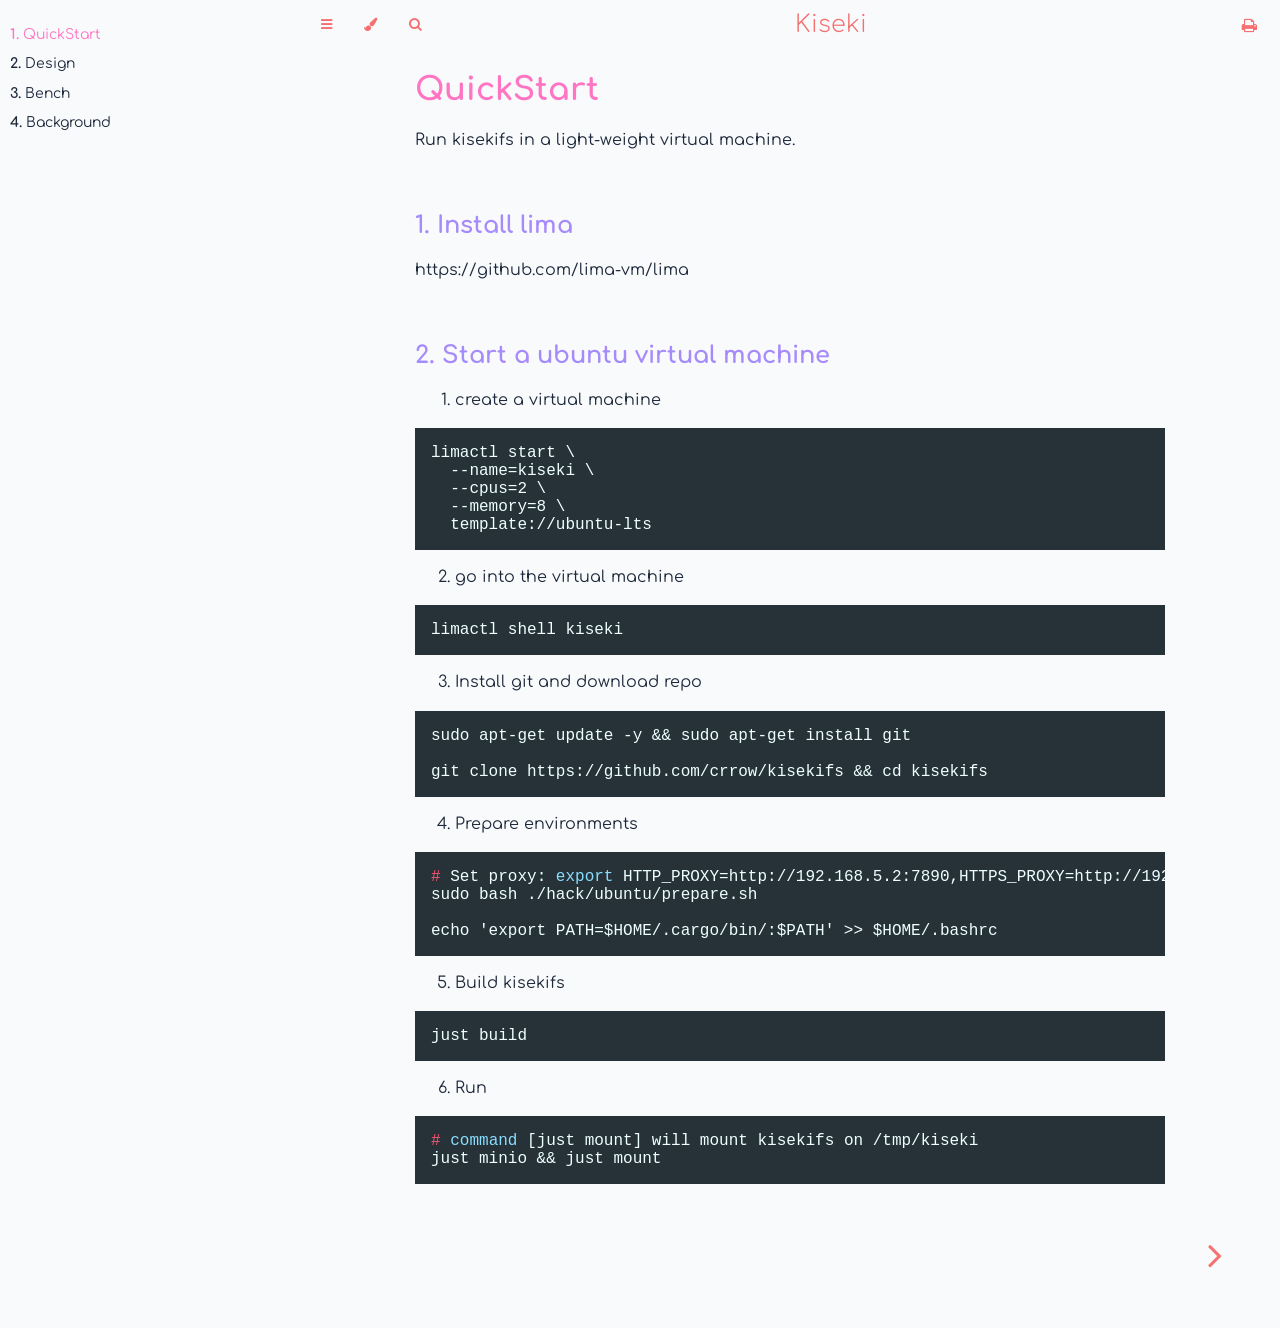
==== book/index.html @ 966c3b23 "Deploying to gh-pages from @ crrow/kisekifs@2bc8f9cba9ba1348c37176c36b14dfd8d3c9ea16 🚀" ====
<!DOCTYPE HTML>
<html lang="en" class="sidebar-visible no-js oranda-light">
    <head>
        <!-- Book generated using mdBook -->
        <meta charset="UTF-8">
        <title>QuickStart - Kiseki</title>


        <!-- Custom HTML head -->
        
        <meta name="description" content="">
        <meta name="viewport" content="width=device-width, initial-scale=1">
        <meta name="theme-color" content="#ffffff" />

        <link rel="icon" href="favicon.svg">
        <link rel="shortcut icon" href="favicon.png">
        <link rel="stylesheet" href="css/variables.css">
        <link rel="stylesheet" href="css/general.css">
        <link rel="stylesheet" href="css/chrome.css">
        <link rel="stylesheet" href="css/print.css" media="print">

        <!-- Fonts -->
        <link rel="stylesheet" href="FontAwesome/css/font-awesome.css">
        <link rel="stylesheet" href="fonts/fonts.css">

        <!-- Highlight.js Stylesheets -->
        <link rel="stylesheet" href="highlight.css">
        <link rel="stylesheet" href="tomorrow-night.css">
        <link rel="stylesheet" href="ayu-highlight.css">
        <link rel="stylesheet" href="oranda-highlight.css">

        <!-- Custom theme stylesheets -->

    </head>
    <body>
    <div id="body-container">
        <!-- Provide site root to javascript -->
        <script>
            var path_to_root = "";
            var default_theme = window.matchMedia("(prefers-color-scheme: dark)").matches ? "oranda-light" : "oranda-light";
        </script>

        <!-- Work around some values being stored in localStorage wrapped in quotes -->
        <script>
            try {
                var theme = localStorage.getItem('orandamdbook-theme');
                var sidebar = localStorage.getItem('mdbook-sidebar');

                if (theme.startsWith('"') && theme.endsWith('"')) {
                    localStorage.setItem('orandamdbook-theme', theme.slice(1, theme.length - 1));
                }

                if (sidebar.startsWith('"') && sidebar.endsWith('"')) {
                    localStorage.setItem('mdbook-sidebar', sidebar.slice(1, sidebar.length - 1));
                }
            } catch (e) { }
        </script>

        <!-- Set the theme before any content is loaded, prevents flash -->
        <script>
            var theme;
            try { theme = localStorage.getItem('orandamdbook-theme'); } catch(e) { }
            if (theme === null || theme === undefined) { theme = default_theme; }
            var html = document.querySelector('html');
            html.classList.remove('no-js')
            html.classList.remove('oranda-light')
            html.classList.add(theme);
            html.classList.add('js');
        </script>

        <!-- Hide / unhide sidebar before it is displayed -->
        <script>
            var html = document.querySelector('html');
            var sidebar = 'hidden';
            if (document.body.clientWidth >= 1080) {
                try { sidebar = localStorage.getItem('mdbook-sidebar'); } catch(e) { }
                sidebar = sidebar || 'visible';
            }
            html.classList.remove('sidebar-visible');
            html.classList.add("sidebar-" + sidebar);
        </script>

        <nav id="sidebar" class="sidebar" aria-label="Table of contents">
            <div class="sidebar-scrollbox">
                <ol class="chapter"><li class="chapter-item expanded "><a href="quick_start.html" class="active"><strong aria-hidden="true">1.</strong> QuickStart</a></li><li class="chapter-item expanded "><a href="design.html"><strong aria-hidden="true">2.</strong> Design</a></li><li class="chapter-item expanded "><a href="bench.html"><strong aria-hidden="true">3.</strong> Bench</a></li><li class="chapter-item expanded "><a href="background.html"><strong aria-hidden="true">4.</strong> Background</a></li></ol>
            </div>
            <div id="sidebar-resize-handle" class="sidebar-resize-handle"></div>
        </nav>

        <div id="page-wrapper" class="page-wrapper">

            <div class="page">
                                <div id="menu-bar-hover-placeholder"></div>
                <div id="menu-bar" class="menu-bar sticky bordered">
                    <div class="left-buttons">
                        <button id="sidebar-toggle" class="icon-button" type="button" title="Toggle Table of Contents" aria-label="Toggle Table of Contents" aria-controls="sidebar">
                            <i class="fa fa-bars"></i>
                        </button>
                        <button id="theme-toggle" class="icon-button" type="button" title="Change theme" aria-label="Change theme" aria-haspopup="true" aria-expanded="false" aria-controls="theme-list">
                            <i class="fa fa-paint-brush"></i>
                        </button>
                        <ul id="theme-list" class="theme-popup" aria-label="Themes" role="menu">
                            <li role="none"><button role="menuitem" class="theme" id="light">Light</button></li>
                            <li role="none"><button role="menuitem" class="theme" id="rust">Rust</button></li>
                            <li role="none"><button role="menuitem" class="theme" id="coal">Coal</button></li>
                            <li role="none"><button role="menuitem" class="theme" id="navy">Navy</button></li>
                            <li role="none"><button role="menuitem" class="theme" id="ayu">Ayu</button></li>
                            <li role="none"><button role="menuitem" class="theme" id="oranda-light">Axo Light</button></li>
                            <li role="none"><button role="menuitem" class="theme" id="oranda-dark">Axo Dark</button></li>

                        </ul>
                        <button id="search-toggle" class="icon-button" type="button" title="Search. (Shortkey: s)" aria-label="Toggle Searchbar" aria-expanded="false" aria-keyshortcuts="S" aria-controls="searchbar">
                            <i class="fa fa-search"></i>
                        </button>
                    </div>

                    <h1 class="menu-title">Kiseki</h1>

                    <div class="right-buttons">
                        <a href="print.html" title="Print this book" aria-label="Print this book">
                            <i id="print-button" class="fa fa-print"></i>
                        </a>

                    </div>
                </div>

                <div id="search-wrapper" class="hidden">
                    <form id="searchbar-outer" class="searchbar-outer">
                        <input type="search" id="searchbar" name="searchbar" placeholder="Search this book ..." aria-controls="searchresults-outer" aria-describedby="searchresults-header">
                    </form>
                    <div id="searchresults-outer" class="searchresults-outer hidden">
                        <div id="searchresults-header" class="searchresults-header"></div>
                        <ul id="searchresults">
                        </ul>
                    </div>
                </div>

                <!-- Apply ARIA attributes after the sidebar and the sidebar toggle button are added to the DOM -->
                <script>
                    document.getElementById('sidebar-toggle').setAttribute('aria-expanded', sidebar === 'visible');
                    document.getElementById('sidebar').setAttribute('aria-hidden', sidebar !== 'visible');
                    Array.from(document.querySelectorAll('#sidebar a')).forEach(function(link) {
                        link.setAttribute('tabIndex', sidebar === 'visible' ? 0 : -1);
                    });
                </script>

                <div id="content" class="content">
                    <main>
                        <h1 id="quickstart"><a class="header" href="#quickstart">QuickStart</a></h1>
<p>Run kisekifs in a light-weight virtual machine.</p>
<h2 id="1-install-lima"><a class="header" href="#1-install-lima">1. Install lima</a></h2>
<p>https://github.com/lima-vm/lima</p>
<h2 id="2-start-a-ubuntu-virtual-machine"><a class="header" href="#2-start-a-ubuntu-virtual-machine">2. Start a ubuntu virtual machine</a></h2>
<ol>
<li>create a virtual machine</li>
</ol>
<pre><code class="language-shell">limactl start \
  --name=kiseki \
  --cpus=2 \
  --memory=8 \
  template://ubuntu-lts
</code></pre>
<ol start="2">
<li>go into the virtual machine</li>
</ol>
<pre><code class="language-shell">limactl shell kiseki
</code></pre>
<ol start="3">
<li>Install git and download repo</li>
</ol>
<pre><code class="language-shell">sudo apt-get update -y &amp;&amp; sudo apt-get install git

git clone https://github.com/crrow/kisekifs &amp;&amp; cd kisekifs
</code></pre>
<ol start="4">
<li>Prepare environments</li>
</ol>
<pre><code class="language-shell"># Set proxy: export HTTP_PROXY=http://192.168.5.2:7890,HTTPS_PROXY=http://192.168.5.2:7890
sudo bash ./hack/ubuntu/prepare.sh

echo 'export PATH=$HOME/.cargo/bin/:$PATH' &gt;&gt; $HOME/.bashrc
</code></pre>
<ol start="5">
<li>Build kisekifs</li>
</ol>
<pre><code class="language-shell">just build
</code></pre>
<ol start="6">
<li>Run </li>
</ol>
<pre><code class="language-shell"># command [just mount] will mount kisekifs on /tmp/kiseki
just minio &amp;&amp; just mount
</code></pre>

                    </main>

                    <nav class="nav-wrapper" aria-label="Page navigation">
                        <!-- Mobile navigation buttons -->

                            <a rel="next" href="design.html" class="mobile-nav-chapters next" title="Next chapter" aria-label="Next chapter" aria-keyshortcuts="Right">
                                <i class="fa fa-angle-right"></i>
                            </a>

                        <div style="clear: both"></div>
                    </nav>
                </div>
            </div>

            <nav class="nav-wide-wrapper" aria-label="Page navigation">

                    <a rel="next" href="design.html" class="nav-chapters next" title="Next chapter" aria-label="Next chapter" aria-keyshortcuts="Right">
                        <i class="fa fa-angle-right"></i>
                    </a>
            </nav>

        </div>




        <script>
            window.playground_copyable = true;
        </script>


        <script src="elasticlunr.min.js"></script>
        <script src="mark.min.js"></script>
        <script src="searcher.js"></script>

        <script src="clipboard.min.js"></script>
        <script src="highlight.js"></script>
        <script src="book.js"></script>

        <!-- Custom JS scripts -->


    </div>
    </body>
</html>
---- book/css/variables.css ----
/* Globals */

:root {
    --sidebar-width: 300px;
    --page-padding: 15px;
    --content-max-width: 750px;
    --menu-bar-height: 50px;
    
    --mono-font: "Source Code Pro", Consolas, "Ubuntu Mono", Menlo, "DejaVu Sans Mono", monospace, monospace;
    --code-font-size: 0.875em /* please adjust the ace font size accordingly in editor.js */

    /* axomdbook mods to add some more knobs to themes */
    --title-fg: var(--fg);
    --subtitle-fg: var(--title-fg);
    --main-font: "Open Sans", sans-serif;
}

/* Themes */

.ayu {
    --bg: hsl(210, 25%, 8%);
    --fg: #c5c5c5;

    --sidebar-bg: #14191f;
    --sidebar-fg: #c8c9db;
    --sidebar-non-existant: #5c6773;
    --sidebar-active: #ffb454;
    --sidebar-spacer: #2d334f;

    --scrollbar: var(--sidebar-fg);

    --icons: #737480;
    --icons-hover: #b7b9cc;

    --links: #0096cf;

    --inline-code-color: #ffb454;

    --theme-popup-bg: #14191f;
    --theme-popup-border: #5c6773;
    --theme-hover: #191f26;

    --quote-bg: hsl(226, 15%, 17%);
    --quote-border: hsl(226, 15%, 22%);

    --table-border-color: hsl(210, 25%, 13%);
    --table-header-bg: hsl(210, 25%, 28%);
    --table-alternate-bg: hsl(210, 25%, 11%);

    --searchbar-border-color: #848484;
    --searchbar-bg: #424242;
    --searchbar-fg: #fff;
    --searchbar-shadow-color: #d4c89f;
    --searchresults-header-fg: #666;
    --searchresults-border-color: #888;
    --searchresults-li-bg: #252932;
    --search-mark-bg: #e3b171;
}

.coal {
    --bg: hsl(200, 7%, 8%);
    --fg: #98a3ad;

    --sidebar-bg: #292c2f;
    --sidebar-fg: #a1adb8;
    --sidebar-non-existant: #505254;
    --sidebar-active: #3473ad;
    --sidebar-spacer: #393939;

    --scrollbar: var(--sidebar-fg);

    --icons: #43484d;
    --icons-hover: #b3c0cc;

    --links: #2b79a2;

    --inline-code-color: #c5c8c6;

    --theme-popup-bg: #141617;
    --theme-popup-border: #43484d;
    --theme-hover: #1f2124;

    --quote-bg: hsl(234, 21%, 18%);
    --quote-border: hsl(234, 21%, 23%);

    --table-border-color: hsl(200, 7%, 13%);
    --table-header-bg: hsl(200, 7%, 28%);
    --table-alternate-bg: hsl(200, 7%, 11%);

    --searchbar-border-color: #aaa;
    --searchbar-bg: #b7b7b7;
    --searchbar-fg: #000;
    --searchbar-shadow-color: #aaa;
    --searchresults-header-fg: #666;
    --searchresults-border-color: #98a3ad;
    --searchresults-li-bg: #2b2b2f;
    --search-mark-bg: #355c7d;
}

.light {
    --bg: hsl(0, 0%, 100%);
    --fg: hsl(0, 0%, 0%);

    --sidebar-bg: #fafafa;
    --sidebar-fg: hsl(0, 0%, 0%);
    --sidebar-non-existant: #aaaaaa;
    --sidebar-active: #1f1fff;
    --sidebar-spacer: #f4f4f4;

    --scrollbar: #8F8F8F;

    --icons: #747474;
    --icons-hover: #000000;

    --links: #20609f;

    --inline-code-color: #301900;

    --theme-popup-bg: #fafafa;
    --theme-popup-border: #cccccc;
    --theme-hover: #e6e6e6;

    --quote-bg: hsl(197, 37%, 96%);
    --quote-border: hsl(197, 37%, 91%);

    --table-border-color: hsl(0, 0%, 95%);
    --table-header-bg: hsl(0, 0%, 80%);
    --table-alternate-bg: hsl(0, 0%, 97%);

    --searchbar-border-color: #aaa;
    --searchbar-bg: #fafafa;
    --searchbar-fg: #000;
    --searchbar-shadow-color: #aaa;
    --searchresults-header-fg: #666;
    --searchresults-border-color: #888;
    --searchresults-li-bg: #e4f2fe;
    --search-mark-bg: #a2cff5;
}

.navy {
    --bg: hsl(226, 23%, 11%);
    --fg: #bcbdd0;

    --sidebar-bg: #282d3f;
    --sidebar-fg: #c8c9db;
    --sidebar-non-existant: #505274;
    --sidebar-active: #2b79a2;
    --sidebar-spacer: #2d334f;

    --scrollbar: var(--sidebar-fg);

    --icons: #737480;
    --icons-hover: #b7b9cc;

    --links: #2b79a2;

    --inline-code-color: #c5c8c6;

    --theme-popup-bg: #161923;
    --theme-popup-border: #737480;
    --theme-hover: #282e40;

    --quote-bg: hsl(226, 15%, 17%);
    --quote-border: hsl(226, 15%, 22%);

    --table-border-color: hsl(226, 23%, 16%);
    --table-header-bg: hsl(226, 23%, 31%);
    --table-alternate-bg: hsl(226, 23%, 14%);

    --searchbar-border-color: #aaa;
    --searchbar-bg: #aeaec6;
    --searchbar-fg: #000;
    --searchbar-shadow-color: #aaa;
    --searchresults-header-fg: #5f5f71;
    --searchresults-border-color: #5c5c68;
    --searchresults-li-bg: #242430;
    --search-mark-bg: #a2cff5;
}

.rust {
    --bg: hsl(60, 9%, 87%);
    --fg: #262625;

    --sidebar-bg: #3b2e2a;
    --sidebar-fg: #c8c9db;
    --sidebar-non-existant: #505254;
    --sidebar-active: #e69f67;
    --sidebar-spacer: #45373a;

    --scrollbar: var(--sidebar-fg);

    --icons: #737480;
    --icons-hover: #262625;

    --links: #2b79a2;

    --inline-code-color: #6e6b5e;

    --theme-popup-bg: #e1e1db;
    --theme-popup-border: #b38f6b;
    --theme-hover: #99908a;

    --quote-bg: hsl(60, 5%, 75%);
    --quote-border: hsl(60, 5%, 70%);

    --table-border-color: hsl(60, 9%, 82%);
    --table-header-bg: #b3a497;
    --table-alternate-bg: hsl(60, 9%, 84%);

    --searchbar-border-color: #aaa;
    --searchbar-bg: #fafafa;
    --searchbar-fg: #000;
    --searchbar-shadow-color: #aaa;
    --searchresults-header-fg: #666;
    --searchresults-border-color: #888;
    --searchresults-li-bg: #dec2a2;
    --search-mark-bg: #e69f67;
}

@media (prefers-color-scheme: dark) {
    .light.no-js {
        --bg: hsl(200, 7%, 8%);
        --fg: #98a3ad;

        --sidebar-bg: #292c2f;
        --sidebar-fg: #a1adb8;
        --sidebar-non-existant: #505254;
        --sidebar-active: #3473ad;
        --sidebar-spacer: #393939;

        --scrollbar: var(--sidebar-fg);

        --icons: #43484d;
        --icons-hover: #b3c0cc;

        --links: #2b79a2;

        --inline-code-color: #c5c8c6;

        --theme-popup-bg: #141617;
        --theme-popup-border: #43484d;
        --theme-hover: #1f2124;

        --quote-bg: hsl(234, 21%, 18%);
        --quote-border: hsl(234, 21%, 23%);

        --table-border-color: hsl(200, 7%, 13%);
        --table-header-bg: hsl(200, 7%, 28%);
        --table-alternate-bg: hsl(200, 7%, 11%);

        --searchbar-border-color: #aaa;
        --searchbar-bg: #b7b7b7;
        --searchbar-fg: #000;
        --searchbar-shadow-color: #aaa;
        --searchresults-header-fg: #666;
        --searchresults-border-color: #98a3ad;
        --searchresults-li-bg: #2b2b2f;
        --search-mark-bg: #355c7d;
    }
}

/* oranda theme gets injected here */
.oranda-dark {
    /*
      This part is just defining constants that are consistent
      between both axo themes, which fringe/oranda-css should probably
      be injecting into this file. For now, they're hardcoded.
    */
    --color-axo-pink: hsla(326, 100%, 73%, 1);
    --color-axo-pink-dark: hsla(326, 52%, 58%, 1);
    --color-axo-orange: hsla(0, 87%, 70%, 1);
    --color-axo-orange-dark: hsla(356, 75%, 64%, 1);
    --color-axo-highlighter: hsla(51, 100%, 50%, 1);
    --color-axo-black: hsla(0, 0%, 5%, 1);
    /* i think this is defined by fringe, but it didn't have a name so i made this one */
    --color-axo-purple: rgb(167 139 250);
    /* fringe builtins */
    --color-slate-50: #f8fafc;
    --color-slate-300: #cbd5e1;
    --color-slate-700: #334155;
    --color-slate-800: #1e293b;
    /* another maybe-fringe-no-good-name */
    --color-wellish: rgb(17 24 39);
    /* this one is totally made up, idk */
    --color-wellish-light: rgb(50, 71, 116);

    /*
      Here we select which colors/fonts to use for this specific theme.
      This first block calls a lot of the shots, most other definitions just
      defer to these values.
    */
    --bg: var(--color-axo-black);
    --fg: var(--color-slate-300);
    --well-bg: var(--color-wellish);
    --well-bg-highlight: var(--color-wellish-light);
    --title-fg: var(--color-axo-pink);
    --subtitle-fg: var(--color-axo-purple);
    --border-color: var(--color-slate-700);
    --main-font: Comfortaa, Comfortaa override, ui-sans-serif, system-ui, -apple-system, BlinkMacSystemFont, Segoe UI, Roboto, Helvetica Neue, Arial, Noto Sans, sans-serif, Apple Color Emoji, Segoe UI Emoji, Segoe UI Symbol, Noto Color Emoji;
    --mono-font: ui-monospace, SFMono-Regular, Menlo, Monaco, Consolas, Liberation Mono, Courier New, monospace;

    --sidebar-bg: var(--bg);
    --sidebar-fg: var(--fg);
    --sidebar-non-existant: var(--bg);
    --sidebar-active: var(--color-axo-pink);
    --sidebar-spacer: var(--border-color);

    --scrollbar: default;

    --icons: var(--color-axo-orange);
    --icons-hover: var(--color-axo-pink);

    --links: var(--color-axo-orange);
    --links-hover: var(--color-axo-pink);

    --inline-code-color: var(--color-axo-purple);

    --theme-popup-bg: var(--well-bg);
    --theme-popup-border: var(--border-color);
    --theme-hover: var(--well-bg-highlight);

    --quote-bg: var(--bg);
    --quote-border: var(--border-color);

    --table-border-color: var(--border-color);
    --table-header-bg: var(--well-bg-highlight);
    --table-alternate-bg: var(--well-bg);

    --searchbar-border-color: var(--border-color);
    --searchbar-bg: var(--well-bg);
    --searchbar-fg: var(--fg);
    --searchbar-shadow-color: var(--border-color);
    --searchresults-header-fg: var(--title-fg);
    --searchresults-border-color: var(--border-color);
    --searchresults-li-bg: var(--well-bg);
    --search-mark-bg: var(--color-axo-highlighter);
}

.oranda-light {
    /*
      This part is just defining constants that are consistent
      between both axo themes, which fringe/oranda-css should probably
      be injecting into this file. For now, they're hardcoded.
    */
    --color-axo-pink: hsla(326, 100%, 73%, 1);
    --color-axo-pink-dark: hsla(326, 52%, 58%, 1);
    --color-axo-orange: hsla(0, 87%, 70%, 1);
    --color-axo-orange-dark: hsla(356, 75%, 64%, 1);
    --color-axo-highlighter: hsla(51, 100%, 50%, 1);
    --color-axo-black: hsla(0, 0%, 5%, 1);
    /* i think this is defined by fringe, but it didn't have a name so i made this one */
    --color-axo-purple: rgb(167 139 250);
    /* fringe builtins */
    --color-slate-50: #f8fafc;
    --color-slate-300: #cbd5e1;
    --color-slate-500: #64748b;
    --color-slate-700: #334155;
    --color-slate-800: #1e293b;
    /* another maybe-fringe-no-good-name */
    --color-wellish: rgb(17 24 39);
    /* this one is totally made up, idk */
    --color-wellish-light: rgb(50, 71, 116);

    /*
      Here we select which colors/fonts to use for this specific theme.
      This first block calls a lot of the shots, most other definitions just
      defer to these values.
    */
    --bg: var(--color-slate-50);
    --fg: var(--color-slate-800);
    --well-bg: var(--color-slate-300);
    --well-bg-highlight: var(--color-slate-500);
    --title-fg: var(--color-axo-pink);
    --subtitle-fg: var(--color-axo-purple);
    --border-color: var(--color-slate-700);
    --main-font: Comfortaa, Comfortaa override, ui-sans-serif, system-ui, -apple-system, BlinkMacSystemFont, Segoe UI, Roboto, Helvetica Neue, Arial, Noto Sans, sans-serif, Apple Color Emoji, Segoe UI Emoji, Segoe UI Symbol, Noto Color Emoji;
    --mono-font: ui-monospace, SFMono-Regular, Menlo, Monaco, Consolas, Liberation Mono, Courier New, monospace;

    --sidebar-bg: var(--bg);
    --sidebar-fg: var(--fg);
    --sidebar-non-existant: var(--bg);
    --sidebar-active: var(--color-axo-pink);
    --sidebar-spacer: var(--border-color);

    --scrollbar: default;

    --icons: var(--color-axo-orange);
    --icons-hover: var(--color-axo-pink);

    --links: var(--color-axo-orange);
    --links-hover: var(--color-axo-pink);

    --inline-code-color: var(--color-axo-purple);

    --theme-popup-bg: var(--well-bg);
    --theme-popup-border: var(--border-color);
    --theme-hover: var(--well-bg-highlight);

    --quote-bg: var(--bg);
    --quote-border: var(--border-color);

    --table-border-color: var(--border-color);
    --table-header-bg: var(--well-bg-highlight);
    --table-alternate-bg: var(--well-bg);

    --searchbar-border-color: var(--border-color);
    --searchbar-bg: var(--well-bg);
    --searchbar-fg: var(--fg);
    --searchbar-shadow-color: var(--border-color);
    --searchresults-header-fg: var(--title-fg);
    --searchresults-border-color: var(--border-color);
    --searchresults-li-bg: var(--well-bg);
    --search-mark-bg: var(--color-axo-highlighter);
}
---- book/css/general.css ----
/* Base styles and content styles */

@import "variables.css";

:root {
  /* Browser default font-size is 16px, this way 1 rem = 10px */
  font-size: 62.5%;
}

html {
  font-family: var(--main-font);
  color: var(--fg);
  background-color: var(--bg);
  text-size-adjust: none;
  -webkit-text-size-adjust: none;
}

body {
  margin: 0;
  font-size: 1.6rem;
  overflow-x: hidden;
}

code {
  font-family: var(--mono-font) !important;
  font-size: var(--code-font-size);
}

/* make long words/inline code not x overflow */
main {
  overflow-wrap: break-word;
}

/* make wide tables scroll if they overflow */
.table-wrapper {
  overflow-x: auto;
}

/* Don't change font size in headers. */
h1 code,
h2 code,
h3 code,
h4 code,
h5 code,
h6 code {
  font-size: unset;
}

.left {
  float: left;
}
.right {
  float: right;
}
.boring {
  opacity: 0.6;
}
.hide-boring .boring {
  display: none;
}
.hidden {
  display: none !important;
}

h2,
h3 {
  margin-top: 2.5em;
}
h4,
h5 {
  margin-top: 2em;
}

.header + .header h3,
.header + .header h4,
.header + .header h5 {
  margin-top: 1em;
}

h1:target::before,
h2:target::before,
h3:target::before,
h4:target::before,
h5:target::before,
h6:target::before {
  display: inline-block;
  content: "»";
  margin-left: -30px;
  width: 30px;
}

/* This is broken on Safari as of version 14, but is fixed
   in Safari Technology Preview 117 which I think will be Safari 14.2.
   https://bugs.webkit.org/show_bug.cgi?id=218076
*/
:target {
  scroll-margin-top: calc(var(--menu-bar-height) + 0.5em);
}

.page {
  outline: 0;
  padding: 0 var(--page-padding);
  margin-top: calc(
    0px - var(--menu-bar-height)
  ); /* Compensate for the #menu-bar-hover-placeholder */
}
.page-wrapper {
  box-sizing: border-box;
}
.js:not(.sidebar-resizing) .page-wrapper {
  transition: margin-left 0.3s ease, transform 0.3s ease; /* Animation: slide away */
}

.content {
  overflow-y: auto;
  min-height: 70vh;
  padding: 0 5px 50px 5px;
}
.content main {
  margin-left: auto;
  margin-right: auto;
  max-width: var(--content-max-width);
}
.content p {
  line-height: 1.45em;
}
.content ol {
  line-height: 1.45em;
}
.content ul {
  line-height: 1.45em;
}
.content a {
  text-decoration: none;
}
.content a:hover {
  text-decoration: underline;
}
.content img,
.content video {
  max-width: 100%;
}
.content h1 .header:link,
.content h1 .header:visited {
  color: var(--title-fg);
}
h2,
h3,
h4,
h5,
h6,
.content .header:link,
.content .header:visited {
  color: var(--subtitle-fg);
}

.content .header:link,
.content .header:visited:hover {
  text-decoration: none;
}

table {
  margin: 0 auto;
  border-collapse: collapse;
}
table td {
  padding: 3px 20px;
  border: 1px var(--table-border-color) solid;
}
table thead {
  background: var(--table-header-bg);
}
table thead td {
  font-weight: 700;
  border: none;
}
table thead th {
  padding: 3px 20px;
}
table thead tr {
  border: 1px var(--table-header-bg) solid;
}
/* Alternate background colors for rows */
table tbody tr:nth-child(2n) {
  background: var(--table-alternate-bg);
}

blockquote {
  margin: 20px 0;
  padding: 0 20px;
  color: var(--fg);
  background-color: var(--quote-bg);
  border-top: 0.1em solid var(--quote-border);
  border-bottom: 0.1em solid var(--quote-border);
}

kbd {
  background-color: var(--table-border-color);
  border-radius: 4px;
  border: solid 1px var(--theme-popup-border);
  box-shadow: inset 0 -1px 0 var(--theme-hover);
  display: inline-block;
  font-size: var(--code-font-size);
  font-family: var(--mono-font);
  line-height: 10px;
  padding: 4px 5px;
  vertical-align: middle;
}

:not(.footnote-definition) + .footnote-definition,
.footnote-definition + :not(.footnote-definition) {
  margin-top: 2em;
}
.footnote-definition {
  font-size: 0.9em;
  margin: 0.5em 0;
}
.footnote-definition p {
  display: inline;
}

.tooltiptext {
  position: absolute;
  visibility: hidden;
  color: #fff;
  background-color: #333;
  transform: translateX(
    -50%
  ); /* Center by moving tooltip 50% of its width left */
  left: -8px; /* Half of the width of the icon */
  top: -35px;
  font-size: 0.8em;
  text-align: center;
  border-radius: 6px;
  padding: 5px 8px;
  margin: 5px;
  z-index: 1000;
}
.tooltipped .tooltiptext {
  visibility: visible;
}

.chapter li.part-title {
  color: var(--sidebar-fg);
  margin: 5px 0px;
  font-weight: bold;
}

.result-no-output {
  font-style: italic;
}
---- book/css/chrome.css ----
/* CSS for UI elements (a.k.a. chrome) */

@import 'variables.css';

html {
    scrollbar-color: var(--scrollbar) var(--bg);
}
#searchresults a,
.content a:link,
a:visited,
a > .hljs {
    color: var(--links);
}
#searchresults a:hover,
.content a:hover,
a:hover,
a > .hljs:hover {
    color: var(--links-hover, var(--links));
}

/*
    body-container is necessary because mobile browsers don't seem to like
    overflow-x on the body tag when there is a <meta name="viewport"> tag.
*/
#body-container {
    /*
        This is used when the sidebar pushes the body content off the side of
        the screen on small screens. Without it, dragging on mobile Safari
        will want to reposition the viewport in a weird way.
    */
    overflow-x: hidden;
}

/* Menu Bar */

#menu-bar,
#menu-bar-hover-placeholder {
    z-index: 101;
    margin: auto calc(0px - var(--page-padding));
}
#menu-bar {
    position: relative;
    display: flex;
    flex-wrap: wrap;
    background-color: var(--bg);
    border-bottom-color: var(--bg);
    border-bottom-width: 1px;
    border-bottom-style: solid;
}
#menu-bar.sticky,
.js #menu-bar-hover-placeholder:hover + #menu-bar,
.js #menu-bar:hover,
.js.sidebar-visible #menu-bar {
    position: -webkit-sticky;
    position: sticky;
    top: 0 !important;
}
#menu-bar-hover-placeholder {
    position: sticky;
    position: -webkit-sticky;
    top: 0;
    height: var(--menu-bar-height);
}
#menu-bar.bordered {
    border-bottom-color: var(--table-border-color);
}
#menu-bar i, #menu-bar .icon-button {
    position: relative;
    padding: 0 8px;
    z-index: 10;
    line-height: var(--menu-bar-height);
    cursor: pointer;
    transition: color 0.5s;
}
@media only screen and (max-width: 420px) {
    #menu-bar i, #menu-bar .icon-button {
        padding: 0 5px;
    }
}

.icon-button {
    border: none;
    background: none;
    padding: 0;
    color: inherit;
}
.icon-button i {
    margin: 0;
}

.right-buttons {
    margin: 0 15px;
}
.right-buttons a {
    text-decoration: none;
}

.left-buttons {
    display: flex;
    margin: 0 5px;
}
.no-js .left-buttons {
    display: none;
}

.menu-title {
    display: inline-block;
    font-weight: 200;
    font-size: 2.4rem;
    line-height: var(--menu-bar-height);
    text-align: center;
    margin: 0;
    flex: 1;
    white-space: nowrap;
    overflow: hidden;
    text-overflow: ellipsis;
}
.js .menu-title {
    cursor: pointer;
}

.menu-bar,
.menu-bar:visited,
.nav-chapters,
.nav-chapters:visited,
.mobile-nav-chapters,
.mobile-nav-chapters:visited,
.menu-bar .icon-button,
.menu-bar a i {
    color: var(--icons);
}

.menu-bar i:hover,
.menu-bar .icon-button:hover,
.nav-chapters:hover,
.mobile-nav-chapters i:hover {
    color: var(--icons-hover);
}

/* Nav Icons */

.nav-chapters {
    font-size: 2.5em;
    text-align: center;
    text-decoration: none;

    position: fixed;
    top: 0;
    bottom: 0;
    margin: 0;
    max-width: 150px;
    min-width: 90px;

    display: flex;
    justify-content: center;
    align-content: center;
    flex-direction: column;

    transition: color 0.5s, background-color 0.5s;
}

.nav-chapters:hover {
    text-decoration: none;
    background-color: var(--theme-hover);
    transition: background-color 0.15s, color 0.15s;
}

.nav-wrapper {
    margin-top: 50px;
    display: none;
}

.mobile-nav-chapters {
    font-size: 2.5em;
    text-align: center;
    text-decoration: none;
    width: 90px;
    border-radius: 5px;
    background-color: var(--sidebar-bg);
}

.previous {
    float: left;
}

.next {
    float: right;
    right: var(--page-padding);
}

@media only screen and (max-width: 1080px) {
    .nav-wide-wrapper { display: none; }
    .nav-wrapper { display: block; }
}

@media only screen and (max-width: 1380px) {
    .sidebar-visible .nav-wide-wrapper { display: none; }
    .sidebar-visible .nav-wrapper { display: block; }
}

/* Inline code */

:not(pre) > .hljs {
    display: inline;
    padding: 0.1em 0.3em;
    border-radius: 3px;
}

:not(pre):not(a) > .hljs {
    color: var(--inline-code-color);
    overflow-x: initial;
}

/* 
  oranda standard theming is to not include boxes/bgs around inline code.
  this overloads values that are normally set by a highlightjs css
  file (*-highlight.css), which we don't want for other themes. There's
  no good way I could find to toggle this with pure vars, so it has to
  be done manually here.
*/
.oranda-dark :not(pre) > .hljs,
.oranda-light :not(pre) > .hljs {
    background-color: inherit;
    padding: 0em;
}

a:hover > .hljs {
    text-decoration: underline;
}

pre {
    position: relative;
}
pre > .buttons {
    position: absolute;
    z-index: 100;
    right: 0px;
    top: 2px;
    margin: 0px;
    padding: 2px 0px;

    color: var(--sidebar-fg);
    cursor: pointer;
    visibility: hidden;
    opacity: 0;
    transition: visibility 0.1s linear, opacity 0.1s linear;
}
pre:hover > .buttons {
    visibility: visible;
    opacity: 1
}
pre > .buttons :hover {
    color: var(--sidebar-active);
    border-color: var(--icons-hover);
    background-color: var(--theme-hover);
}
pre > .buttons i {
    margin-left: 8px;
}
pre > .buttons button {
    cursor: inherit;
    margin: 0px 5px;
    padding: 3px 5px;
    font-size: 14px;

    border-style: solid;
    border-width: 1px;
    border-radius: 4px;
    border-color: var(--icons);
    background-color: var(--theme-popup-bg);
    transition: 100ms;
    transition-property: color,border-color,background-color;
    color: var(--icons);
}
@media (pointer: coarse) {
    pre > .buttons button {
        /* On mobile, make it easier to tap buttons. */
        padding: 0.3rem 1rem;
    }
}
pre > code {
    padding: 1rem;
}

/* FIXME: ACE editors overlap their buttons because ACE does absolute
   positioning within the code block which breaks padding. The only solution I
   can think of is to move the padding to the outer pre tag (or insert a div
   wrapper), but that would require fixing a whole bunch of CSS rules.
*/
.hljs.ace_editor {
  padding: 0rem 0rem;
}

pre > .result {
    margin-top: 10px;
}

/* Search */

#searchresults a {
    text-decoration: none;
}

mark {
    border-radius: 2px;
    padding: 0 3px 1px 3px;
    margin: 0 -3px -1px -3px;
    background-color: var(--search-mark-bg);
    transition: background-color 300ms linear;
    cursor: pointer;
}

mark.fade-out {
    background-color: rgba(0,0,0,0) !important;
    cursor: auto;
}

.searchbar-outer {
    margin-left: auto;
    margin-right: auto;
    max-width: var(--content-max-width);
}

#searchbar {
    width: 100%;
    margin: 5px auto 0px auto;
    padding: 10px 16px;
    transition: box-shadow 300ms ease-in-out;
    border: 1px solid var(--searchbar-border-color);
    border-radius: 3px;
    background-color: var(--searchbar-bg);
    color: var(--searchbar-fg);
}
#searchbar:focus,
#searchbar.active {
    box-shadow: 0 0 3px var(--searchbar-shadow-color);
}

.searchresults-header {
    font-weight: bold;
    font-size: 1em;
    padding: 18px 0 0 5px;
    color: var(--searchresults-header-fg);
}

.searchresults-outer {
    margin-left: auto;
    margin-right: auto;
    max-width: var(--content-max-width);
    border-bottom: 1px dashed var(--searchresults-border-color);
}

ul#searchresults {
    list-style: none;
    padding-left: 20px;
}
ul#searchresults li {
    margin: 10px 0px;
    padding: 2px;
    border-radius: 2px;
}
ul#searchresults li.focus {
    background-color: var(--searchresults-li-bg);
}
ul#searchresults span.teaser {
    display: block;
    clear: both;
    margin: 5px 0 0 20px;
    font-size: 0.8em;
}
ul#searchresults span.teaser em {
    font-weight: bold;
    font-style: normal;
}

/* Sidebar */

.sidebar {
    position: fixed;
    left: 0;
    top: 0;
    bottom: 0;
    width: var(--sidebar-width);
    font-size: 0.875em;
    box-sizing: border-box;
    -webkit-overflow-scrolling: touch;
    overscroll-behavior-y: contain;
    background-color: var(--sidebar-bg);
    color: var(--sidebar-fg);
}
.sidebar-resizing {
    -moz-user-select: none;
    -webkit-user-select: none;
    -ms-user-select: none;
    user-select: none;
}
.js:not(.sidebar-resizing) .sidebar {
    transition: transform 0.3s; /* Animation: slide away */
}
.sidebar code {
    line-height: 2em;
}
.sidebar .sidebar-scrollbox {
    overflow-y: auto;
    position: absolute;
    top: 0;
    bottom: 0;
    left: 0;
    right: 0;
    padding: 10px 10px;
}
.sidebar .sidebar-resize-handle {
    position: absolute;
    cursor: col-resize;
    width: 0;
    right: 0;
    top: 0;
    bottom: 0;
}
.js .sidebar .sidebar-resize-handle {
    cursor: col-resize;
    width: 5px;
}
.sidebar-hidden .sidebar {
    transform: translateX(calc(0px - var(--sidebar-width)));
}
.sidebar::-webkit-scrollbar {
    background: var(--sidebar-bg);
}
.sidebar::-webkit-scrollbar-thumb {
    background: var(--scrollbar);
}

.sidebar-visible .page-wrapper {
    transform: translateX(var(--sidebar-width));
}
@media only screen and (min-width: 620px) {
    .sidebar-visible .page-wrapper {
        transform: none;
        margin-left: var(--sidebar-width);
    }
}

.chapter {
    list-style: none outside none;
    padding-left: 0;
    line-height: 2.2em;
}

.chapter ol {
    width: 100%;
}

.chapter li {
    display: flex;
    color: var(--sidebar-non-existant);
}
.chapter li a {
    display: block;
    padding: 0;
    text-decoration: none;
    color: var(--sidebar-fg);
}

.chapter li.chapter-item div {
    color: var(--sidebar-fg);
    filter: brightness(60%);
}

.chapter li a:hover {
    color: var(--sidebar-active);
}

.chapter li a.active {
    color: var(--sidebar-active);
}

.chapter li > a.toggle {
    cursor: pointer;
    display: block;
    margin-left: auto;
    padding: 0 10px;
    user-select: none;
    opacity: 0.68;
}

.chapter li > a.toggle div {
    transition: transform 0.5s;
}

/* collapse the section */
.chapter li:not(.expanded) + li > ol {
    display: none;
}

.chapter li.chapter-item {
    line-height: 1.5em;
    margin-top: 0.6em;
}

.chapter li.expanded > a.toggle div {
    transform: rotate(90deg);
}

.spacer {
    width: 100%;
    height: 3px;
    margin: 5px 0px;
}
.chapter .spacer {
    background-color: var(--sidebar-spacer);
}

@media (-moz-touch-enabled: 1), (pointer: coarse) {
    .chapter li a { padding: 5px 0; }
    .spacer { margin: 10px 0; }
}

.section {
    list-style: none outside none;
    padding-left: 20px;
    line-height: 1.9em;
}

/* Theme Menu Popup */

.theme-popup {
    position: absolute;
    left: 10px;
    top: var(--menu-bar-height);
    z-index: 1000;
    border-radius: 4px;
    font-size: 0.7em;
    color: var(--fg);
    background: var(--theme-popup-bg);
    border: 1px solid var(--theme-popup-border);
    margin: 0;
    padding: 0;
    list-style: none;
    display: none;
    /* Don't let the children's background extend past the rounded corners. */
    overflow: hidden;
}
.theme-popup .default {
    color: var(--icons);
}
.theme-popup .theme {
    width: 100%;
    border: 0;
    margin: 0;
    padding: 2px 20px;
    line-height: 25px;
    white-space: nowrap;
    text-align: left;
    cursor: pointer;
    color: inherit;
    background: inherit;
    font-size: inherit;
}
.theme-popup .theme:hover {
    background-color: var(--theme-hover);
}

.theme-selected::before {
    display: inline-block;
    content: "✓";
    margin-left: -14px;
    width: 14px;
}
---- book/css/print.css ----
#sidebar,
#menu-bar,
.nav-chapters,
.mobile-nav-chapters {
    display: none;
}

#page-wrapper.page-wrapper {
    transform: none !important;
    margin-inline-start: 0px;
    overflow-y: initial;
}

#content {
    max-width: none;
    margin: 0;
    padding: 0;
}

.page {
    overflow-y: initial;
}

code {
    direction: ltr !important;
}

pre > .buttons {
    z-index: 2;
}

a, a:visited, a:active, a:hover {
    color: #4183c4;
    text-decoration: none;
}

h1, h2, h3, h4, h5, h6 {
    page-break-inside: avoid;
    page-break-after: avoid;
}

pre, code {
    page-break-inside: avoid;
    white-space: pre-wrap;
}

.fa {
    display: none !important;
}
---- book/fonts/fonts.css ----
/* fonts used by axo themes, not sure if this is the best way to fetch them */

@import url("https://fonts.googleapis.com/css2?family=Fira+Sans:wght@400;700&display=swap");
@import url("https://fonts.googleapis.com/css2?family=Comfortaa:wght@400;700&display=swap");
@import url("https://fonts.googleapis.com/css2?family=IBM+Plex+Mono:wght@400;600;700&display=swap");
@import url("https://fonts.googleapis.com/css2?family=Inter:wght@400;500;600&display=swap");

/* note that the standard mdbook themes lose their custom fonts by us overriding this */
---- book/highlight.css ----
/*
 * An increased contrast highlighting scheme loosely based on the
 * "Base16 Atelier Dune Light" theme by Bram de Haan
 * (http://atelierbram.github.io/syntax-highlighting/atelier-schemes/dune)
 * Original Base16 color scheme by Chris Kempson
 * (https://github.com/chriskempson/base16)
 */

/* Comment */
.hljs-comment,
.hljs-quote {
  color: #575757;
}

/* Red */
.hljs-variable,
.hljs-template-variable,
.hljs-attribute,
.hljs-tag,
.hljs-name,
.hljs-regexp,
.hljs-link,
.hljs-name,
.hljs-selector-id,
.hljs-selector-class {
  color: #d70025;
}

/* Orange */
.hljs-number,
.hljs-meta,
.hljs-built_in,
.hljs-builtin-name,
.hljs-literal,
.hljs-type,
.hljs-params {
  color: #b21e00;
}

/* Green */
.hljs-string,
.hljs-symbol,
.hljs-bullet {
  color: #008200;
}

/* Blue */
.hljs-title,
.hljs-section {
  color: #0030f2;
}

/* Purple */
.hljs-keyword,
.hljs-selector-tag {
  color: #9d00ec;
}

.hljs {
  display: block;
  overflow-x: auto;
  background: #f6f7f6;
  color: #000;
}

.hljs-emphasis {
  font-style: italic;
}

.hljs-strong {
  font-weight: bold;
}

.hljs-addition {
  color: #22863a;
  background-color: #f0fff4;
}

.hljs-deletion {
  color: #b31d28;
  background-color: #ffeef0;
}
---- book/tomorrow-night.css ----
/* Tomorrow Night Theme */
/* https://github.com/jmblog/color-themes-for-highlightjs */
/* Original theme - https://github.com/chriskempson/tomorrow-theme */
/* https://github.com/jmblog/color-themes-for-highlightjs */

/* Tomorrow Comment */
.hljs-comment {
  color: #969896;
}

/* Tomorrow Red */
.hljs-variable,
.hljs-attribute,
.hljs-tag,
.hljs-regexp,
.ruby .hljs-constant,
.xml .hljs-tag .hljs-title,
.xml .hljs-pi,
.xml .hljs-doctype,
.html .hljs-doctype,
.css .hljs-id,
.css .hljs-class,
.css .hljs-pseudo {
  color: #cc6666;
}

/* Tomorrow Orange */
.hljs-number,
.hljs-preprocessor,
.hljs-pragma,
.hljs-built_in,
.hljs-literal,
.hljs-params,
.hljs-constant {
  color: #de935f;
}

/* Tomorrow Yellow */
.ruby .hljs-class .hljs-title,
.css .hljs-rule .hljs-attribute {
  color: #f0c674;
}

/* Tomorrow Green */
.hljs-string,
.hljs-value,
.hljs-inheritance,
.hljs-header,
.hljs-name,
.ruby .hljs-symbol,
.xml .hljs-cdata {
  color: #b5bd68;
}

/* Tomorrow Aqua */
.hljs-title,
.css .hljs-hexcolor {
  color: #8abeb7;
}

/* Tomorrow Blue */
.hljs-function,
.python .hljs-decorator,
.python .hljs-title,
.ruby .hljs-function .hljs-title,
.ruby .hljs-title .hljs-keyword,
.perl .hljs-sub,
.javascript .hljs-title,
.coffeescript .hljs-title {
  color: #81a2be;
}

/* Tomorrow Purple */
.hljs-keyword,
.javascript .hljs-function {
  color: #b294bb;
}

.hljs {
  display: block;
  overflow-x: auto;
  background: #1d1f21;
  color: #c5c8c6;
}

.coffeescript .javascript,
.javascript .xml,
.tex .hljs-formula,
.xml .javascript,
.xml .vbscript,
.xml .css,
.xml .hljs-cdata {
  opacity: 0.5;
}

.hljs-addition {
  color: #718c00;
}

.hljs-deletion {
  color: #c82829;
}
---- book/ayu-highlight.css ----
/*
Based off of the Ayu theme
Original by Dempfi (https://github.com/dempfi/ayu)
*/

.hljs {
  display: block;
  overflow-x: auto;
  background: #191f26;
  color: #e6e1cf;
}

.hljs-comment,
.hljs-quote {
  color: #5c6773;
  font-style: italic;
}

.hljs-variable,
.hljs-template-variable,
.hljs-attribute,
.hljs-attr,
.hljs-regexp,
.hljs-link,
.hljs-selector-id,
.hljs-selector-class {
  color: #ff7733;
}

.hljs-number,
.hljs-meta,
.hljs-builtin-name,
.hljs-literal,
.hljs-type,
.hljs-params {
  color: #ffee99;
}

.hljs-string,
.hljs-bullet {
  color: #b8cc52;
}

.hljs-title,
.hljs-built_in,
.hljs-section {
  color: #ffb454;
}

.hljs-keyword,
.hljs-selector-tag,
.hljs-symbol {
  color: #ff7733;
}

.hljs-name {
    color: #36a3d9;
}

.hljs-tag {
    color: #00568d;
}

.hljs-emphasis {
  font-style: italic;
}

.hljs-strong {
  font-weight: bold;
}

.hljs-addition {
  color: #91b362;
}

.hljs-deletion {
  color: #d96c75;
}
---- book/oranda-highlight.css ----
/*!
  Theme: Material
  Author: Nate Peterson
  License: ~ MIT (or more permissive) [via base16-schemes-source]
  Maintainer: @highlightjs/core-team
  Version: 2021.09.0
*/

/*
  WARNING: DO NOT EDIT THIS FILE DIRECTLY.

  This theme file was auto-generated from the Base16 scheme material
  by the Highlight.js Base16 template builder.

  - https://github.com/highlightjs/base16-highlightjs
*/

/*
base00  #263238  Default Background
base01  #2E3C43  Lighter Background (Used for status bars, line number and folding marks)
base02  #314549  Selection Background
base03  #546E7A  Comments, Invisibles, Line Highlighting
base04  #B2CCD6  Dark Foreground (Used for status bars)
base05  #EEFFFF  Default Foreground, Caret, Delimiters, Operators
base06  #EEFFFF  Light Foreground (Not often used)
base07  #FFFFFF  Light Background (Not often used)
base08  #F07178  Variables, XML Tags, Markup Link Text, Markup Lists, Diff Deleted
base09  #F78C6C  Integers, Boolean, Constants, XML Attributes, Markup Link Url
base0A  #FFCB6B  Classes, Markup Bold, Search Text Background
base0B  #C3E88D  Strings, Inherited Class, Markup Code, Diff Inserted
base0C  #89DDFF  Support, Regular Expressions, Escape Characters, Markup Quotes
base0D  #82AAFF  Functions, Methods, Attribute IDs, Headings
base0E  #C792EA  Keywords, Storage, Selector, Markup Italic, Diff Changed
base0F  #FF5370  Deprecated, Opening/Closing Embedded Language Tags, e.g. <?php ?>
*/

pre code.hljs {
    display: block;
    overflow-x: auto;
    padding: 1em;
  }
  
  code.hljs {
    padding: 3px 5px;
  }
  
  .hljs {
    color: #EEFFFF;
    background: #263238;
  }
  
  .hljs::selection,
  .hljs ::selection {
    background-color: #314549;
    color: #EEFFFF;
  }
  
  
  /* purposely do not highlight these things */
  .hljs-formula,
  .hljs-params,
  .hljs-property
  {}
  
  /* base03 - #546E7A -  Comments, Invisibles, Line Highlighting */
  .hljs-comment {
    color: #546E7A;
  }
  
  /* base04 - #B2CCD6 -  Dark Foreground (Used for status bars) */
  .hljs-tag {
    color: #B2CCD6;
  }
  
  /* base05 - #EEFFFF -  Default Foreground, Caret, Delimiters, Operators */
  .hljs-subst,
  .hljs-punctuation,
  .hljs-operator {
    color: #EEFFFF;
  }
  
  .hljs-operator {
    opacity: 0.7;
  }
  
  /* base08 - Variables, XML Tags, Markup Link Text, Markup Lists, Diff Deleted */
  .hljs-bullet,
  .hljs-variable,
  .hljs-template-variable,
  .hljs-selector-tag,
  .hljs-name,
  .hljs-deletion {
    color: #F07178;
  }
  
  /* base09 - Integers, Boolean, Constants, XML Attributes, Markup Link Url */
  .hljs-symbol,
  .hljs-number,
  .hljs-link,
  .hljs-attr,
  .hljs-variable.constant_,
  .hljs-literal {
    color: #F78C6C;
  }
  
  /* base0A - Classes, Markup Bold, Search Text Background */
  .hljs-title,
  .hljs-class .hljs-title,
  .hljs-title.class_
  {
    color: #FFCB6B;
  }
  
  .hljs-strong {
    font-weight:bold;
    color: #FFCB6B;
  }
  
  /* base0B - Strings, Inherited Class, Markup Code, Diff Inserted */
  .hljs-code,
  .hljs-addition,
  .hljs-title.class_.inherited__,
  .hljs-string {
    color: #C3E88D;
  }
  
  /* base0C - Support, Regular Expressions, Escape Characters, Markup Quotes */
  .hljs-built_in,
  .hljs-doctag, /* guessing */
  .hljs-quote,
  .hljs-keyword.hljs-atrule,
  .hljs-regexp {
    color: #89DDFF;
  }
  
  /* base0D - Functions, Methods, Attribute IDs, Headings */
  .hljs-function .hljs-title,
  .hljs-attribute,
  .ruby .hljs-property,
  .hljs-title.function_,
  .hljs-section {
    color: #82AAFF;
  }
  
  /* base0E - Keywords, Storage, Selector, Markup Italic, Diff Changed */
  .hljs-type,
  /* .hljs-selector-id, */
  /* .hljs-selector-class, */
  /* .hljs-selector-attr, */
  /* .hljs-selector-pseudo, */
  .hljs-template-tag,
  .diff .hljs-meta,
  .hljs-keyword {
    color: #C792EA;
  }
  .hljs-emphasis {
    color: #C792EA;
    font-style: italic;
  }
  
  /* base0F - Deprecated, Opening/Closing Embedded Language Tags, e.g. <?php ?> */
  .hljs-meta,
  /*
    prevent top level .keyword and .string scopes
    from leaking into meta by accident
  */
  .hljs-meta .hljs-keyword,
  .hljs-meta .hljs-string
  {
    color: #FF5370;
  }
  
  .hljs-meta .hljs-keyword,
  /* for v10 compatible themes */
  .hljs-meta-keyword {
    font-weight: bold;
  }
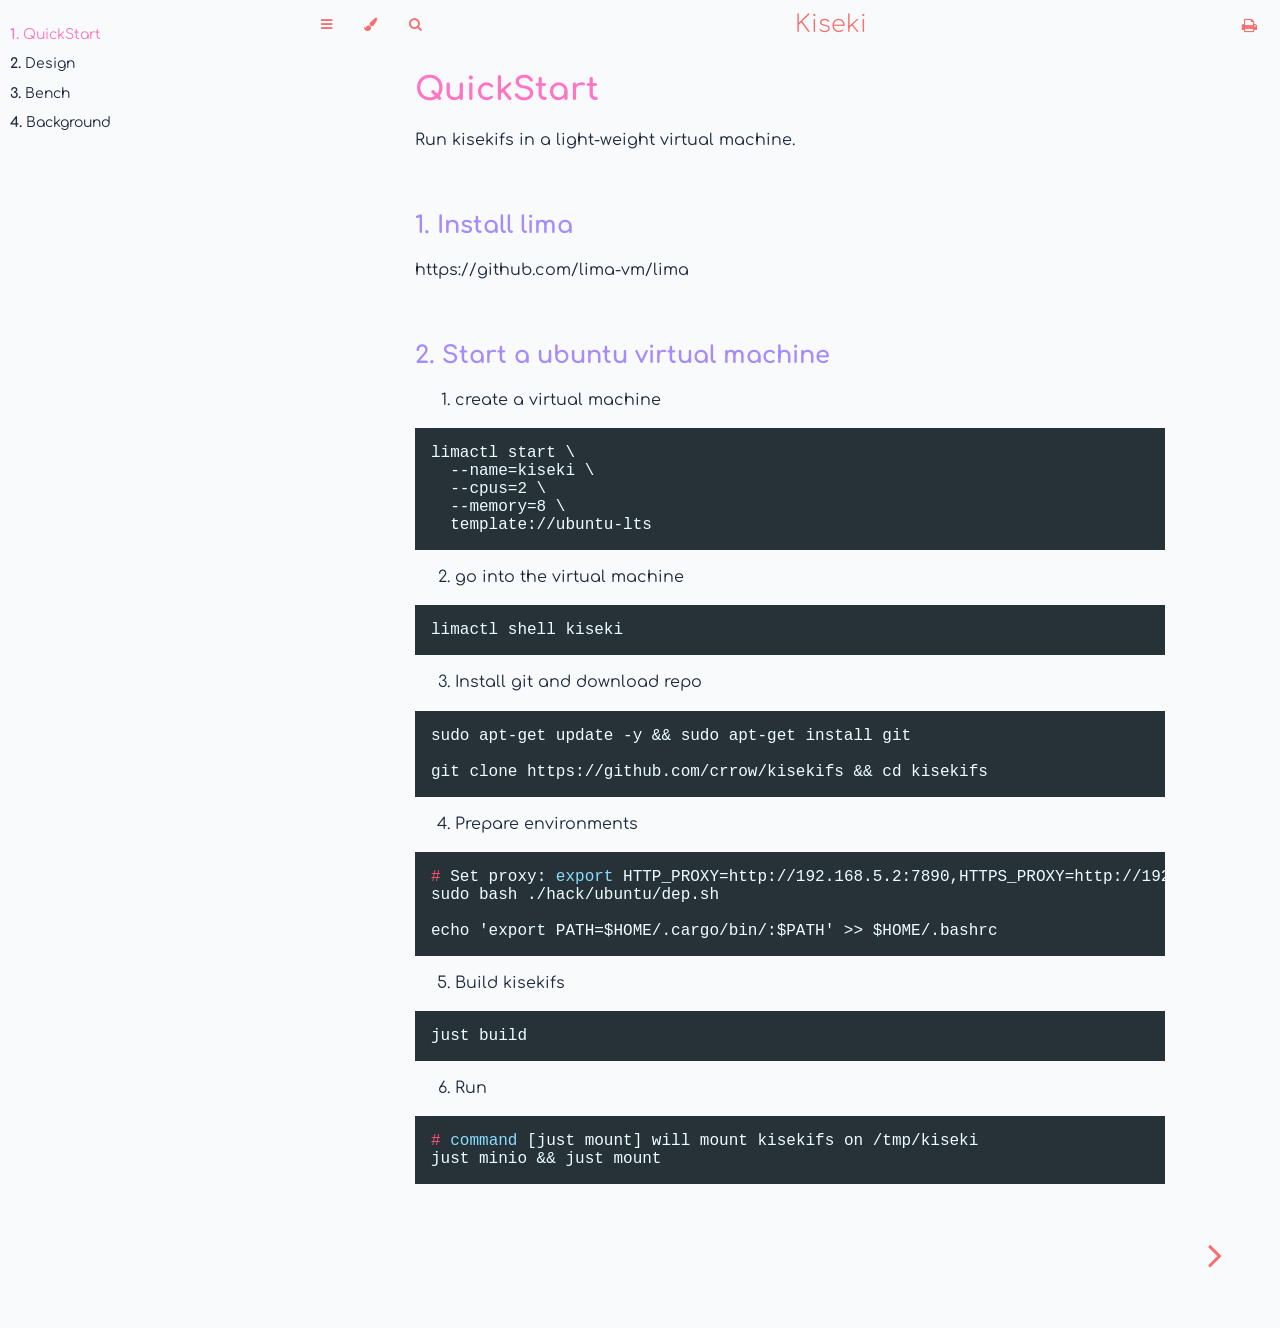
==== commit 50d03f36: "Deploying to gh-pages from @ crrow/kisekifs@450ef1c37400ef0156d22d4678d343033920b2e1 🚀" ====
--- a/book/index.html
+++ b/book/index.html
@@ -1,151 +1,151 @@
-<!DOCTYPE HTML>
-<html lang="en" class="sidebar-visible no-js oranda-light">
-    <head>
-        <!-- Book generated using mdBook -->
-        <meta charset="UTF-8">
-        <title>QuickStart - Kiseki</title>
-
-
-        <!-- Custom HTML head -->
-        
-        <meta name="description" content="">
-        <meta name="viewport" content="width=device-width, initial-scale=1">
-        <meta name="theme-color" content="#ffffff" />
-
-        <link rel="icon" href="favicon.svg">
-        <link rel="shortcut icon" href="favicon.png">
-        <link rel="stylesheet" href="css/variables.css">
-        <link rel="stylesheet" href="css/general.css">
-        <link rel="stylesheet" href="css/chrome.css">
-        <link rel="stylesheet" href="css/print.css" media="print">
-
-        <!-- Fonts -->
-        <link rel="stylesheet" href="FontAwesome/css/font-awesome.css">
-        <link rel="stylesheet" href="fonts/fonts.css">
-
-        <!-- Highlight.js Stylesheets -->
-        <link rel="stylesheet" href="highlight.css">
-        <link rel="stylesheet" href="tomorrow-night.css">
-        <link rel="stylesheet" href="ayu-highlight.css">
-        <link rel="stylesheet" href="oranda-highlight.css">
-
-        <!-- Custom theme stylesheets -->
-
-    </head>
-    <body>
-    <div id="body-container">
-        <!-- Provide site root to javascript -->
-        <script>
-            var path_to_root = "";
-            var default_theme = window.matchMedia("(prefers-color-scheme: dark)").matches ? "oranda-light" : "oranda-light";
-        </script>
-
-        <!-- Work around some values being stored in localStorage wrapped in quotes -->
-        <script>
-            try {
-                var theme = localStorage.getItem('orandamdbook-theme');
-                var sidebar = localStorage.getItem('mdbook-sidebar');
-
-                if (theme.startsWith('"') && theme.endsWith('"')) {
-                    localStorage.setItem('orandamdbook-theme', theme.slice(1, theme.length - 1));
-                }
-
-                if (sidebar.startsWith('"') && sidebar.endsWith('"')) {
-                    localStorage.setItem('mdbook-sidebar', sidebar.slice(1, sidebar.length - 1));
-                }
-            } catch (e) { }
-        </script>
-
-        <!-- Set the theme before any content is loaded, prevents flash -->
-        <script>
-            var theme;
-            try { theme = localStorage.getItem('orandamdbook-theme'); } catch(e) { }
-            if (theme === null || theme === undefined) { theme = default_theme; }
-            var html = document.querySelector('html');
-            html.classList.remove('no-js')
-            html.classList.remove('oranda-light')
-            html.classList.add(theme);
-            html.classList.add('js');
-        </script>
-
-        <!-- Hide / unhide sidebar before it is displayed -->
-        <script>
-            var html = document.querySelector('html');
-            var sidebar = 'hidden';
-            if (document.body.clientWidth >= 1080) {
-                try { sidebar = localStorage.getItem('mdbook-sidebar'); } catch(e) { }
-                sidebar = sidebar || 'visible';
-            }
-            html.classList.remove('sidebar-visible');
-            html.classList.add("sidebar-" + sidebar);
-        </script>
-
-        <nav id="sidebar" class="sidebar" aria-label="Table of contents">
-            <div class="sidebar-scrollbox">
-                <ol class="chapter"><li class="chapter-item expanded "><a href="quick_start.html" class="active"><strong aria-hidden="true">1.</strong> QuickStart</a></li><li class="chapter-item expanded "><a href="design.html"><strong aria-hidden="true">2.</strong> Design</a></li><li class="chapter-item expanded "><a href="bench.html"><strong aria-hidden="true">3.</strong> Bench</a></li><li class="chapter-item expanded "><a href="background.html"><strong aria-hidden="true">4.</strong> Background</a></li></ol>
-            </div>
-            <div id="sidebar-resize-handle" class="sidebar-resize-handle"></div>
-        </nav>
-
-        <div id="page-wrapper" class="page-wrapper">
-
-            <div class="page">
-                                <div id="menu-bar-hover-placeholder"></div>
-                <div id="menu-bar" class="menu-bar sticky bordered">
-                    <div class="left-buttons">
-                        <button id="sidebar-toggle" class="icon-button" type="button" title="Toggle Table of Contents" aria-label="Toggle Table of Contents" aria-controls="sidebar">
-                            <i class="fa fa-bars"></i>
-                        </button>
-                        <button id="theme-toggle" class="icon-button" type="button" title="Change theme" aria-label="Change theme" aria-haspopup="true" aria-expanded="false" aria-controls="theme-list">
-                            <i class="fa fa-paint-brush"></i>
-                        </button>
-                        <ul id="theme-list" class="theme-popup" aria-label="Themes" role="menu">
-                            <li role="none"><button role="menuitem" class="theme" id="light">Light</button></li>
-                            <li role="none"><button role="menuitem" class="theme" id="rust">Rust</button></li>
-                            <li role="none"><button role="menuitem" class="theme" id="coal">Coal</button></li>
-                            <li role="none"><button role="menuitem" class="theme" id="navy">Navy</button></li>
-                            <li role="none"><button role="menuitem" class="theme" id="ayu">Ayu</button></li>
+<!DOCTYPE HTML>
+<html lang="en" class="sidebar-visible no-js oranda-light">
+    <head>
+        <!-- Book generated using mdBook -->
+        <meta charset="UTF-8">
+        <title>QuickStart - Kiseki</title>
+
+
+        <!-- Custom HTML head -->
+        
+        <meta name="description" content="">
+        <meta name="viewport" content="width=device-width, initial-scale=1">
+        <meta name="theme-color" content="#ffffff" />
+
+        <link rel="icon" href="favicon.svg">
+        <link rel="shortcut icon" href="favicon.png">
+        <link rel="stylesheet" href="css/variables.css">
+        <link rel="stylesheet" href="css/general.css">
+        <link rel="stylesheet" href="css/chrome.css">
+        <link rel="stylesheet" href="css/print.css" media="print">
+
+        <!-- Fonts -->
+        <link rel="stylesheet" href="FontAwesome/css/font-awesome.css">
+        <link rel="stylesheet" href="fonts/fonts.css">
+
+        <!-- Highlight.js Stylesheets -->
+        <link rel="stylesheet" href="highlight.css">
+        <link rel="stylesheet" href="tomorrow-night.css">
+        <link rel="stylesheet" href="ayu-highlight.css">
+        <link rel="stylesheet" href="oranda-highlight.css">
+
+        <!-- Custom theme stylesheets -->
+
+    </head>
+    <body>
+    <div id="body-container">
+        <!-- Provide site root to javascript -->
+        <script>
+            var path_to_root = "";
+            var default_theme = window.matchMedia("(prefers-color-scheme: dark)").matches ? "oranda-light" : "oranda-light";
+        </script>
+
+        <!-- Work around some values being stored in localStorage wrapped in quotes -->
+        <script>
+            try {
+                var theme = localStorage.getItem('orandamdbook-theme');
+                var sidebar = localStorage.getItem('mdbook-sidebar');
+
+                if (theme.startsWith('"') && theme.endsWith('"')) {
+                    localStorage.setItem('orandamdbook-theme', theme.slice(1, theme.length - 1));
+                }
+
+                if (sidebar.startsWith('"') && sidebar.endsWith('"')) {
+                    localStorage.setItem('mdbook-sidebar', sidebar.slice(1, sidebar.length - 1));
+                }
+            } catch (e) { }
+        </script>
+
+        <!-- Set the theme before any content is loaded, prevents flash -->
+        <script>
+            var theme;
+            try { theme = localStorage.getItem('orandamdbook-theme'); } catch(e) { }
+            if (theme === null || theme === undefined) { theme = default_theme; }
+            var html = document.querySelector('html');
+            html.classList.remove('no-js')
+            html.classList.remove('oranda-light')
+            html.classList.add(theme);
+            html.classList.add('js');
+        </script>
+
+        <!-- Hide / unhide sidebar before it is displayed -->
+        <script>
+            var html = document.querySelector('html');
+            var sidebar = 'hidden';
+            if (document.body.clientWidth >= 1080) {
+                try { sidebar = localStorage.getItem('mdbook-sidebar'); } catch(e) { }
+                sidebar = sidebar || 'visible';
+            }
+            html.classList.remove('sidebar-visible');
+            html.classList.add("sidebar-" + sidebar);
+        </script>
+
+        <nav id="sidebar" class="sidebar" aria-label="Table of contents">
+            <div class="sidebar-scrollbox">
+                <ol class="chapter"><li class="chapter-item expanded "><a href="quick_start.html" class="active"><strong aria-hidden="true">1.</strong> QuickStart</a></li><li class="chapter-item expanded "><a href="design.html"><strong aria-hidden="true">2.</strong> Design</a></li><li class="chapter-item expanded "><a href="bench.html"><strong aria-hidden="true">3.</strong> Bench</a></li><li class="chapter-item expanded "><a href="background.html"><strong aria-hidden="true">4.</strong> Background</a></li></ol>
+            </div>
+            <div id="sidebar-resize-handle" class="sidebar-resize-handle"></div>
+        </nav>
+
+        <div id="page-wrapper" class="page-wrapper">
+
+            <div class="page">
+                                <div id="menu-bar-hover-placeholder"></div>
+                <div id="menu-bar" class="menu-bar sticky bordered">
+                    <div class="left-buttons">
+                        <button id="sidebar-toggle" class="icon-button" type="button" title="Toggle Table of Contents" aria-label="Toggle Table of Contents" aria-controls="sidebar">
+                            <i class="fa fa-bars"></i>
+                        </button>
+                        <button id="theme-toggle" class="icon-button" type="button" title="Change theme" aria-label="Change theme" aria-haspopup="true" aria-expanded="false" aria-controls="theme-list">
+                            <i class="fa fa-paint-brush"></i>
+                        </button>
+                        <ul id="theme-list" class="theme-popup" aria-label="Themes" role="menu">
+                            <li role="none"><button role="menuitem" class="theme" id="light">Light</button></li>
+                            <li role="none"><button role="menuitem" class="theme" id="rust">Rust</button></li>
+                            <li role="none"><button role="menuitem" class="theme" id="coal">Coal</button></li>
+                            <li role="none"><button role="menuitem" class="theme" id="navy">Navy</button></li>
+                            <li role="none"><button role="menuitem" class="theme" id="ayu">Ayu</button></li>
                             <li role="none"><button role="menuitem" class="theme" id="oranda-light">Axo Light</button></li>
                             <li role="none"><button role="menuitem" class="theme" id="oranda-dark">Axo Dark</button></li>
-
-                        </ul>
-                        <button id="search-toggle" class="icon-button" type="button" title="Search. (Shortkey: s)" aria-label="Toggle Searchbar" aria-expanded="false" aria-keyshortcuts="S" aria-controls="searchbar">
-                            <i class="fa fa-search"></i>
-                        </button>
-                    </div>
-
-                    <h1 class="menu-title">Kiseki</h1>
-
-                    <div class="right-buttons">
-                        <a href="print.html" title="Print this book" aria-label="Print this book">
-                            <i id="print-button" class="fa fa-print"></i>
-                        </a>
-
-                    </div>
-                </div>
-
-                <div id="search-wrapper" class="hidden">
-                    <form id="searchbar-outer" class="searchbar-outer">
-                        <input type="search" id="searchbar" name="searchbar" placeholder="Search this book ..." aria-controls="searchresults-outer" aria-describedby="searchresults-header">
-                    </form>
-                    <div id="searchresults-outer" class="searchresults-outer hidden">
-                        <div id="searchresults-header" class="searchresults-header"></div>
-                        <ul id="searchresults">
-                        </ul>
-                    </div>
-                </div>
-
-                <!-- Apply ARIA attributes after the sidebar and the sidebar toggle button are added to the DOM -->
-                <script>
-                    document.getElementById('sidebar-toggle').setAttribute('aria-expanded', sidebar === 'visible');
-                    document.getElementById('sidebar').setAttribute('aria-hidden', sidebar !== 'visible');
-                    Array.from(document.querySelectorAll('#sidebar a')).forEach(function(link) {
-                        link.setAttribute('tabIndex', sidebar === 'visible' ? 0 : -1);
-                    });
-                </script>
-
-                <div id="content" class="content">
-                    <main>
+
+                        </ul>
+                        <button id="search-toggle" class="icon-button" type="button" title="Search. (Shortkey: s)" aria-label="Toggle Searchbar" aria-expanded="false" aria-keyshortcuts="S" aria-controls="searchbar">
+                            <i class="fa fa-search"></i>
+                        </button>
+                    </div>
+
+                    <h1 class="menu-title">Kiseki</h1>
+
+                    <div class="right-buttons">
+                        <a href="print.html" title="Print this book" aria-label="Print this book">
+                            <i id="print-button" class="fa fa-print"></i>
+                        </a>
+
+                    </div>
+                </div>
+
+                <div id="search-wrapper" class="hidden">
+                    <form id="searchbar-outer" class="searchbar-outer">
+                        <input type="search" id="searchbar" name="searchbar" placeholder="Search this book ..." aria-controls="searchresults-outer" aria-describedby="searchresults-header">
+                    </form>
+                    <div id="searchresults-outer" class="searchresults-outer hidden">
+                        <div id="searchresults-header" class="searchresults-header"></div>
+                        <ul id="searchresults">
+                        </ul>
+                    </div>
+                </div>
+
+                <!-- Apply ARIA attributes after the sidebar and the sidebar toggle button are added to the DOM -->
+                <script>
+                    document.getElementById('sidebar-toggle').setAttribute('aria-expanded', sidebar === 'visible');
+                    document.getElementById('sidebar').setAttribute('aria-hidden', sidebar !== 'visible');
+                    Array.from(document.querySelectorAll('#sidebar a')).forEach(function(link) {
+                        link.setAttribute('tabIndex', sidebar === 'visible' ? 0 : -1);
+                    });
+                </script>
+
+                <div id="content" class="content">
+                    <main>
                         <h1 id="quickstart"><a class="header" href="#quickstart">QuickStart</a></h1>
 <p>Run kisekifs in a light-weight virtual machine.</p>
 <h2 id="1-install-lima"><a class="header" href="#1-install-lima">1. Install lima</a></h2>
@@ -176,7 +176,7 @@
 <li>Prepare environments</li>
 </ol>
 <pre><code class="language-shell"># Set proxy: export HTTP_PROXY=http://192.168.5.2:7890,HTTPS_PROXY=http://192.168.5.2:7890
-sudo bash ./hack/ubuntu/prepare.sh
+sudo bash ./hack/ubuntu/dep.sh
 
 echo 'export PATH=$HOME/.cargo/bin/:$PATH' &gt;&gt; $HOME/.bashrc
 </code></pre>
@@ -186,54 +186,54 @@
 <pre><code class="language-shell">just build
 </code></pre>
 <ol start="6">
-<li>Run </li>
+<li>Run</li>
 </ol>
 <pre><code class="language-shell"># command [just mount] will mount kisekifs on /tmp/kiseki
 just minio &amp;&amp; just mount
 </code></pre>
-
-                    </main>
-
-                    <nav class="nav-wrapper" aria-label="Page navigation">
-                        <!-- Mobile navigation buttons -->
-
-                            <a rel="next" href="design.html" class="mobile-nav-chapters next" title="Next chapter" aria-label="Next chapter" aria-keyshortcuts="Right">
-                                <i class="fa fa-angle-right"></i>
-                            </a>
-
-                        <div style="clear: both"></div>
-                    </nav>
-                </div>
-            </div>
-
-            <nav class="nav-wide-wrapper" aria-label="Page navigation">
-
-                    <a rel="next" href="design.html" class="nav-chapters next" title="Next chapter" aria-label="Next chapter" aria-keyshortcuts="Right">
-                        <i class="fa fa-angle-right"></i>
-                    </a>
-            </nav>
-
-        </div>
-
-
-
-
-        <script>
-            window.playground_copyable = true;
-        </script>
-
-
-        <script src="elasticlunr.min.js"></script>
-        <script src="mark.min.js"></script>
-        <script src="searcher.js"></script>
-
-        <script src="clipboard.min.js"></script>
-        <script src="highlight.js"></script>
-        <script src="book.js"></script>
-
-        <!-- Custom JS scripts -->
-
-
-    </div>
-    </body>
-</html>
+
+                    </main>
+
+                    <nav class="nav-wrapper" aria-label="Page navigation">
+                        <!-- Mobile navigation buttons -->
+
+                            <a rel="next" href="design.html" class="mobile-nav-chapters next" title="Next chapter" aria-label="Next chapter" aria-keyshortcuts="Right">
+                                <i class="fa fa-angle-right"></i>
+                            </a>
+
+                        <div style="clear: both"></div>
+                    </nav>
+                </div>
+            </div>
+
+            <nav class="nav-wide-wrapper" aria-label="Page navigation">
+
+                    <a rel="next" href="design.html" class="nav-chapters next" title="Next chapter" aria-label="Next chapter" aria-keyshortcuts="Right">
+                        <i class="fa fa-angle-right"></i>
+                    </a>
+            </nav>
+
+        </div>
+
+
+
+
+        <script>
+            window.playground_copyable = true;
+        </script>
+
+
+        <script src="elasticlunr.min.js"></script>
+        <script src="mark.min.js"></script>
+        <script src="searcher.js"></script>
+
+        <script src="clipboard.min.js"></script>
+        <script src="highlight.js"></script>
+        <script src="book.js"></script>
+
+        <!-- Custom JS scripts -->
+
+
+    </div>
+    </body>
+</html>
--- a/book/css/variables.css
+++ b/book/css/variables.css
@@ -1,416 +1,416 @@
-
-/* Globals */
-
-:root {
-    --sidebar-width: 300px;
-    --page-padding: 15px;
-    --content-max-width: 750px;
-    --menu-bar-height: 50px;
-    
-    --mono-font: "Source Code Pro", Consolas, "Ubuntu Mono", Menlo, "DejaVu Sans Mono", monospace, monospace;
-    --code-font-size: 0.875em /* please adjust the ace font size accordingly in editor.js */
-
-    /* axomdbook mods to add some more knobs to themes */
-    --title-fg: var(--fg);
-    --subtitle-fg: var(--title-fg);
-    --main-font: "Open Sans", sans-serif;
-}
-
-/* Themes */
-
-.ayu {
-    --bg: hsl(210, 25%, 8%);
-    --fg: #c5c5c5;
-
-    --sidebar-bg: #14191f;
-    --sidebar-fg: #c8c9db;
-    --sidebar-non-existant: #5c6773;
-    --sidebar-active: #ffb454;
-    --sidebar-spacer: #2d334f;
-
-    --scrollbar: var(--sidebar-fg);
-
-    --icons: #737480;
-    --icons-hover: #b7b9cc;
-
-    --links: #0096cf;
-
-    --inline-code-color: #ffb454;
-
-    --theme-popup-bg: #14191f;
-    --theme-popup-border: #5c6773;
-    --theme-hover: #191f26;
-
-    --quote-bg: hsl(226, 15%, 17%);
-    --quote-border: hsl(226, 15%, 22%);
-
-    --table-border-color: hsl(210, 25%, 13%);
-    --table-header-bg: hsl(210, 25%, 28%);
-    --table-alternate-bg: hsl(210, 25%, 11%);
-
-    --searchbar-border-color: #848484;
-    --searchbar-bg: #424242;
-    --searchbar-fg: #fff;
-    --searchbar-shadow-color: #d4c89f;
-    --searchresults-header-fg: #666;
-    --searchresults-border-color: #888;
-    --searchresults-li-bg: #252932;
-    --search-mark-bg: #e3b171;
-}
-
-.coal {
-    --bg: hsl(200, 7%, 8%);
-    --fg: #98a3ad;
-
-    --sidebar-bg: #292c2f;
-    --sidebar-fg: #a1adb8;
-    --sidebar-non-existant: #505254;
-    --sidebar-active: #3473ad;
-    --sidebar-spacer: #393939;
-
-    --scrollbar: var(--sidebar-fg);
-
-    --icons: #43484d;
-    --icons-hover: #b3c0cc;
-
-    --links: #2b79a2;
-
-    --inline-code-color: #c5c8c6;
-
-    --theme-popup-bg: #141617;
-    --theme-popup-border: #43484d;
-    --theme-hover: #1f2124;
-
-    --quote-bg: hsl(234, 21%, 18%);
-    --quote-border: hsl(234, 21%, 23%);
-
-    --table-border-color: hsl(200, 7%, 13%);
-    --table-header-bg: hsl(200, 7%, 28%);
-    --table-alternate-bg: hsl(200, 7%, 11%);
-
-    --searchbar-border-color: #aaa;
-    --searchbar-bg: #b7b7b7;
-    --searchbar-fg: #000;
-    --searchbar-shadow-color: #aaa;
-    --searchresults-header-fg: #666;
-    --searchresults-border-color: #98a3ad;
-    --searchresults-li-bg: #2b2b2f;
-    --search-mark-bg: #355c7d;
-}
-
-.light {
-    --bg: hsl(0, 0%, 100%);
-    --fg: hsl(0, 0%, 0%);
-
-    --sidebar-bg: #fafafa;
-    --sidebar-fg: hsl(0, 0%, 0%);
-    --sidebar-non-existant: #aaaaaa;
-    --sidebar-active: #1f1fff;
-    --sidebar-spacer: #f4f4f4;
-
-    --scrollbar: #8F8F8F;
-
-    --icons: #747474;
-    --icons-hover: #000000;
-
-    --links: #20609f;
-
-    --inline-code-color: #301900;
-
-    --theme-popup-bg: #fafafa;
-    --theme-popup-border: #cccccc;
-    --theme-hover: #e6e6e6;
-
-    --quote-bg: hsl(197, 37%, 96%);
-    --quote-border: hsl(197, 37%, 91%);
-
-    --table-border-color: hsl(0, 0%, 95%);
-    --table-header-bg: hsl(0, 0%, 80%);
-    --table-alternate-bg: hsl(0, 0%, 97%);
-
-    --searchbar-border-color: #aaa;
-    --searchbar-bg: #fafafa;
-    --searchbar-fg: #000;
-    --searchbar-shadow-color: #aaa;
-    --searchresults-header-fg: #666;
-    --searchresults-border-color: #888;
-    --searchresults-li-bg: #e4f2fe;
-    --search-mark-bg: #a2cff5;
-}
-
-.navy {
-    --bg: hsl(226, 23%, 11%);
-    --fg: #bcbdd0;
-
-    --sidebar-bg: #282d3f;
-    --sidebar-fg: #c8c9db;
-    --sidebar-non-existant: #505274;
-    --sidebar-active: #2b79a2;
-    --sidebar-spacer: #2d334f;
-
-    --scrollbar: var(--sidebar-fg);
-
-    --icons: #737480;
-    --icons-hover: #b7b9cc;
-
-    --links: #2b79a2;
-
-    --inline-code-color: #c5c8c6;
-
-    --theme-popup-bg: #161923;
-    --theme-popup-border: #737480;
-    --theme-hover: #282e40;
-
-    --quote-bg: hsl(226, 15%, 17%);
-    --quote-border: hsl(226, 15%, 22%);
-
-    --table-border-color: hsl(226, 23%, 16%);
-    --table-header-bg: hsl(226, 23%, 31%);
-    --table-alternate-bg: hsl(226, 23%, 14%);
-
-    --searchbar-border-color: #aaa;
-    --searchbar-bg: #aeaec6;
-    --searchbar-fg: #000;
-    --searchbar-shadow-color: #aaa;
-    --searchresults-header-fg: #5f5f71;
-    --searchresults-border-color: #5c5c68;
-    --searchresults-li-bg: #242430;
-    --search-mark-bg: #a2cff5;
-}
-
-.rust {
-    --bg: hsl(60, 9%, 87%);
-    --fg: #262625;
-
-    --sidebar-bg: #3b2e2a;
-    --sidebar-fg: #c8c9db;
-    --sidebar-non-existant: #505254;
-    --sidebar-active: #e69f67;
-    --sidebar-spacer: #45373a;
-
-    --scrollbar: var(--sidebar-fg);
-
-    --icons: #737480;
-    --icons-hover: #262625;
-
-    --links: #2b79a2;
-
-    --inline-code-color: #6e6b5e;
-
-    --theme-popup-bg: #e1e1db;
-    --theme-popup-border: #b38f6b;
-    --theme-hover: #99908a;
-
-    --quote-bg: hsl(60, 5%, 75%);
-    --quote-border: hsl(60, 5%, 70%);
-
-    --table-border-color: hsl(60, 9%, 82%);
-    --table-header-bg: #b3a497;
-    --table-alternate-bg: hsl(60, 9%, 84%);
-
-    --searchbar-border-color: #aaa;
-    --searchbar-bg: #fafafa;
-    --searchbar-fg: #000;
-    --searchbar-shadow-color: #aaa;
-    --searchresults-header-fg: #666;
-    --searchresults-border-color: #888;
-    --searchresults-li-bg: #dec2a2;
-    --search-mark-bg: #e69f67;
-}
-
-@media (prefers-color-scheme: dark) {
-    .light.no-js {
-        --bg: hsl(200, 7%, 8%);
-        --fg: #98a3ad;
-
-        --sidebar-bg: #292c2f;
-        --sidebar-fg: #a1adb8;
-        --sidebar-non-existant: #505254;
-        --sidebar-active: #3473ad;
-        --sidebar-spacer: #393939;
-
-        --scrollbar: var(--sidebar-fg);
-
-        --icons: #43484d;
-        --icons-hover: #b3c0cc;
-
-        --links: #2b79a2;
-
-        --inline-code-color: #c5c8c6;
-
-        --theme-popup-bg: #141617;
-        --theme-popup-border: #43484d;
-        --theme-hover: #1f2124;
-
-        --quote-bg: hsl(234, 21%, 18%);
-        --quote-border: hsl(234, 21%, 23%);
-
-        --table-border-color: hsl(200, 7%, 13%);
-        --table-header-bg: hsl(200, 7%, 28%);
-        --table-alternate-bg: hsl(200, 7%, 11%);
-
-        --searchbar-border-color: #aaa;
-        --searchbar-bg: #b7b7b7;
-        --searchbar-fg: #000;
-        --searchbar-shadow-color: #aaa;
-        --searchresults-header-fg: #666;
-        --searchresults-border-color: #98a3ad;
-        --searchresults-li-bg: #2b2b2f;
-        --search-mark-bg: #355c7d;
-    }
-}
-
-/* oranda theme gets injected here */
-.oranda-dark {
-    /*
-      This part is just defining constants that are consistent
-      between both axo themes, which fringe/oranda-css should probably
-      be injecting into this file. For now, they're hardcoded.
-    */
-    --color-axo-pink: hsla(326, 100%, 73%, 1);
-    --color-axo-pink-dark: hsla(326, 52%, 58%, 1);
-    --color-axo-orange: hsla(0, 87%, 70%, 1);
-    --color-axo-orange-dark: hsla(356, 75%, 64%, 1);
-    --color-axo-highlighter: hsla(51, 100%, 50%, 1);
-    --color-axo-black: hsla(0, 0%, 5%, 1);
-    /* i think this is defined by fringe, but it didn't have a name so i made this one */
-    --color-axo-purple: rgb(167 139 250);
-    /* fringe builtins */
-    --color-slate-50: #f8fafc;
-    --color-slate-300: #cbd5e1;
-    --color-slate-700: #334155;
-    --color-slate-800: #1e293b;
-    /* another maybe-fringe-no-good-name */
-    --color-wellish: rgb(17 24 39);
-    /* this one is totally made up, idk */
-    --color-wellish-light: rgb(50, 71, 116);
-
-    /*
-      Here we select which colors/fonts to use for this specific theme.
-      This first block calls a lot of the shots, most other definitions just
-      defer to these values.
-    */
-    --bg: var(--color-axo-black);
-    --fg: var(--color-slate-300);
-    --well-bg: var(--color-wellish);
-    --well-bg-highlight: var(--color-wellish-light);
-    --title-fg: var(--color-axo-pink);
-    --subtitle-fg: var(--color-axo-purple);
-    --border-color: var(--color-slate-700);
-    --main-font: Comfortaa, Comfortaa override, ui-sans-serif, system-ui, -apple-system, BlinkMacSystemFont, Segoe UI, Roboto, Helvetica Neue, Arial, Noto Sans, sans-serif, Apple Color Emoji, Segoe UI Emoji, Segoe UI Symbol, Noto Color Emoji;
-    --mono-font: ui-monospace, SFMono-Regular, Menlo, Monaco, Consolas, Liberation Mono, Courier New, monospace;
-
-    --sidebar-bg: var(--bg);
-    --sidebar-fg: var(--fg);
-    --sidebar-non-existant: var(--bg);
-    --sidebar-active: var(--color-axo-pink);
-    --sidebar-spacer: var(--border-color);
-
-    --scrollbar: default;
-
-    --icons: var(--color-axo-orange);
-    --icons-hover: var(--color-axo-pink);
-
-    --links: var(--color-axo-orange);
-    --links-hover: var(--color-axo-pink);
-
-    --inline-code-color: var(--color-axo-purple);
-
-    --theme-popup-bg: var(--well-bg);
-    --theme-popup-border: var(--border-color);
-    --theme-hover: var(--well-bg-highlight);
-
-    --quote-bg: var(--bg);
-    --quote-border: var(--border-color);
-
-    --table-border-color: var(--border-color);
-    --table-header-bg: var(--well-bg-highlight);
-    --table-alternate-bg: var(--well-bg);
-
-    --searchbar-border-color: var(--border-color);
-    --searchbar-bg: var(--well-bg);
-    --searchbar-fg: var(--fg);
-    --searchbar-shadow-color: var(--border-color);
-    --searchresults-header-fg: var(--title-fg);
-    --searchresults-border-color: var(--border-color);
-    --searchresults-li-bg: var(--well-bg);
-    --search-mark-bg: var(--color-axo-highlighter);
-}
-
-.oranda-light {
-    /*
-      This part is just defining constants that are consistent
-      between both axo themes, which fringe/oranda-css should probably
-      be injecting into this file. For now, they're hardcoded.
-    */
-    --color-axo-pink: hsla(326, 100%, 73%, 1);
-    --color-axo-pink-dark: hsla(326, 52%, 58%, 1);
-    --color-axo-orange: hsla(0, 87%, 70%, 1);
-    --color-axo-orange-dark: hsla(356, 75%, 64%, 1);
-    --color-axo-highlighter: hsla(51, 100%, 50%, 1);
-    --color-axo-black: hsla(0, 0%, 5%, 1);
-    /* i think this is defined by fringe, but it didn't have a name so i made this one */
-    --color-axo-purple: rgb(167 139 250);
-    /* fringe builtins */
-    --color-slate-50: #f8fafc;
-    --color-slate-300: #cbd5e1;
-    --color-slate-500: #64748b;
-    --color-slate-700: #334155;
-    --color-slate-800: #1e293b;
-    /* another maybe-fringe-no-good-name */
-    --color-wellish: rgb(17 24 39);
-    /* this one is totally made up, idk */
-    --color-wellish-light: rgb(50, 71, 116);
-
-    /*
-      Here we select which colors/fonts to use for this specific theme.
-      This first block calls a lot of the shots, most other definitions just
-      defer to these values.
-    */
-    --bg: var(--color-slate-50);
-    --fg: var(--color-slate-800);
-    --well-bg: var(--color-slate-300);
-    --well-bg-highlight: var(--color-slate-500);
-    --title-fg: var(--color-axo-pink);
-    --subtitle-fg: var(--color-axo-purple);
-    --border-color: var(--color-slate-700);
-    --main-font: Comfortaa, Comfortaa override, ui-sans-serif, system-ui, -apple-system, BlinkMacSystemFont, Segoe UI, Roboto, Helvetica Neue, Arial, Noto Sans, sans-serif, Apple Color Emoji, Segoe UI Emoji, Segoe UI Symbol, Noto Color Emoji;
-    --mono-font: ui-monospace, SFMono-Regular, Menlo, Monaco, Consolas, Liberation Mono, Courier New, monospace;
-
-    --sidebar-bg: var(--bg);
-    --sidebar-fg: var(--fg);
-    --sidebar-non-existant: var(--bg);
-    --sidebar-active: var(--color-axo-pink);
-    --sidebar-spacer: var(--border-color);
-
-    --scrollbar: default;
-
-    --icons: var(--color-axo-orange);
-    --icons-hover: var(--color-axo-pink);
-
-    --links: var(--color-axo-orange);
-    --links-hover: var(--color-axo-pink);
-
-    --inline-code-color: var(--color-axo-purple);
-
-    --theme-popup-bg: var(--well-bg);
-    --theme-popup-border: var(--border-color);
-    --theme-hover: var(--well-bg-highlight);
-
-    --quote-bg: var(--bg);
-    --quote-border: var(--border-color);
-
-    --table-border-color: var(--border-color);
-    --table-header-bg: var(--well-bg-highlight);
-    --table-alternate-bg: var(--well-bg);
-
-    --searchbar-border-color: var(--border-color);
-    --searchbar-bg: var(--well-bg);
-    --searchbar-fg: var(--fg);
-    --searchbar-shadow-color: var(--border-color);
-    --searchresults-header-fg: var(--title-fg);
-    --searchresults-border-color: var(--border-color);
-    --searchresults-li-bg: var(--well-bg);
-    --search-mark-bg: var(--color-axo-highlighter);
-}
-
+
+/* Globals */
+
+:root {
+    --sidebar-width: 300px;
+    --page-padding: 15px;
+    --content-max-width: 750px;
+    --menu-bar-height: 50px;
+    
+    --mono-font: "Source Code Pro", Consolas, "Ubuntu Mono", Menlo, "DejaVu Sans Mono", monospace, monospace;
+    --code-font-size: 0.875em /* please adjust the ace font size accordingly in editor.js */
+
+    /* axomdbook mods to add some more knobs to themes */
+    --title-fg: var(--fg);
+    --subtitle-fg: var(--title-fg);
+    --main-font: "Open Sans", sans-serif;
+}
+
+/* Themes */
+
+.ayu {
+    --bg: hsl(210, 25%, 8%);
+    --fg: #c5c5c5;
+
+    --sidebar-bg: #14191f;
+    --sidebar-fg: #c8c9db;
+    --sidebar-non-existant: #5c6773;
+    --sidebar-active: #ffb454;
+    --sidebar-spacer: #2d334f;
+
+    --scrollbar: var(--sidebar-fg);
+
+    --icons: #737480;
+    --icons-hover: #b7b9cc;
+
+    --links: #0096cf;
+
+    --inline-code-color: #ffb454;
+
+    --theme-popup-bg: #14191f;
+    --theme-popup-border: #5c6773;
+    --theme-hover: #191f26;
+
+    --quote-bg: hsl(226, 15%, 17%);
+    --quote-border: hsl(226, 15%, 22%);
+
+    --table-border-color: hsl(210, 25%, 13%);
+    --table-header-bg: hsl(210, 25%, 28%);
+    --table-alternate-bg: hsl(210, 25%, 11%);
+
+    --searchbar-border-color: #848484;
+    --searchbar-bg: #424242;
+    --searchbar-fg: #fff;
+    --searchbar-shadow-color: #d4c89f;
+    --searchresults-header-fg: #666;
+    --searchresults-border-color: #888;
+    --searchresults-li-bg: #252932;
+    --search-mark-bg: #e3b171;
+}
+
+.coal {
+    --bg: hsl(200, 7%, 8%);
+    --fg: #98a3ad;
+
+    --sidebar-bg: #292c2f;
+    --sidebar-fg: #a1adb8;
+    --sidebar-non-existant: #505254;
+    --sidebar-active: #3473ad;
+    --sidebar-spacer: #393939;
+
+    --scrollbar: var(--sidebar-fg);
+
+    --icons: #43484d;
+    --icons-hover: #b3c0cc;
+
+    --links: #2b79a2;
+
+    --inline-code-color: #c5c8c6;
+
+    --theme-popup-bg: #141617;
+    --theme-popup-border: #43484d;
+    --theme-hover: #1f2124;
+
+    --quote-bg: hsl(234, 21%, 18%);
+    --quote-border: hsl(234, 21%, 23%);
+
+    --table-border-color: hsl(200, 7%, 13%);
+    --table-header-bg: hsl(200, 7%, 28%);
+    --table-alternate-bg: hsl(200, 7%, 11%);
+
+    --searchbar-border-color: #aaa;
+    --searchbar-bg: #b7b7b7;
+    --searchbar-fg: #000;
+    --searchbar-shadow-color: #aaa;
+    --searchresults-header-fg: #666;
+    --searchresults-border-color: #98a3ad;
+    --searchresults-li-bg: #2b2b2f;
+    --search-mark-bg: #355c7d;
+}
+
+.light {
+    --bg: hsl(0, 0%, 100%);
+    --fg: hsl(0, 0%, 0%);
+
+    --sidebar-bg: #fafafa;
+    --sidebar-fg: hsl(0, 0%, 0%);
+    --sidebar-non-existant: #aaaaaa;
+    --sidebar-active: #1f1fff;
+    --sidebar-spacer: #f4f4f4;
+
+    --scrollbar: #8F8F8F;
+
+    --icons: #747474;
+    --icons-hover: #000000;
+
+    --links: #20609f;
+
+    --inline-code-color: #301900;
+
+    --theme-popup-bg: #fafafa;
+    --theme-popup-border: #cccccc;
+    --theme-hover: #e6e6e6;
+
+    --quote-bg: hsl(197, 37%, 96%);
+    --quote-border: hsl(197, 37%, 91%);
+
+    --table-border-color: hsl(0, 0%, 95%);
+    --table-header-bg: hsl(0, 0%, 80%);
+    --table-alternate-bg: hsl(0, 0%, 97%);
+
+    --searchbar-border-color: #aaa;
+    --searchbar-bg: #fafafa;
+    --searchbar-fg: #000;
+    --searchbar-shadow-color: #aaa;
+    --searchresults-header-fg: #666;
+    --searchresults-border-color: #888;
+    --searchresults-li-bg: #e4f2fe;
+    --search-mark-bg: #a2cff5;
+}
+
+.navy {
+    --bg: hsl(226, 23%, 11%);
+    --fg: #bcbdd0;
+
+    --sidebar-bg: #282d3f;
+    --sidebar-fg: #c8c9db;
+    --sidebar-non-existant: #505274;
+    --sidebar-active: #2b79a2;
+    --sidebar-spacer: #2d334f;
+
+    --scrollbar: var(--sidebar-fg);
+
+    --icons: #737480;
+    --icons-hover: #b7b9cc;
+
+    --links: #2b79a2;
+
+    --inline-code-color: #c5c8c6;
+
+    --theme-popup-bg: #161923;
+    --theme-popup-border: #737480;
+    --theme-hover: #282e40;
+
+    --quote-bg: hsl(226, 15%, 17%);
+    --quote-border: hsl(226, 15%, 22%);
+
+    --table-border-color: hsl(226, 23%, 16%);
+    --table-header-bg: hsl(226, 23%, 31%);
+    --table-alternate-bg: hsl(226, 23%, 14%);
+
+    --searchbar-border-color: #aaa;
+    --searchbar-bg: #aeaec6;
+    --searchbar-fg: #000;
+    --searchbar-shadow-color: #aaa;
+    --searchresults-header-fg: #5f5f71;
+    --searchresults-border-color: #5c5c68;
+    --searchresults-li-bg: #242430;
+    --search-mark-bg: #a2cff5;
+}
+
+.rust {
+    --bg: hsl(60, 9%, 87%);
+    --fg: #262625;
+
+    --sidebar-bg: #3b2e2a;
+    --sidebar-fg: #c8c9db;
+    --sidebar-non-existant: #505254;
+    --sidebar-active: #e69f67;
+    --sidebar-spacer: #45373a;
+
+    --scrollbar: var(--sidebar-fg);
+
+    --icons: #737480;
+    --icons-hover: #262625;
+
+    --links: #2b79a2;
+
+    --inline-code-color: #6e6b5e;
+
+    --theme-popup-bg: #e1e1db;
+    --theme-popup-border: #b38f6b;
+    --theme-hover: #99908a;
+
+    --quote-bg: hsl(60, 5%, 75%);
+    --quote-border: hsl(60, 5%, 70%);
+
+    --table-border-color: hsl(60, 9%, 82%);
+    --table-header-bg: #b3a497;
+    --table-alternate-bg: hsl(60, 9%, 84%);
+
+    --searchbar-border-color: #aaa;
+    --searchbar-bg: #fafafa;
+    --searchbar-fg: #000;
+    --searchbar-shadow-color: #aaa;
+    --searchresults-header-fg: #666;
+    --searchresults-border-color: #888;
+    --searchresults-li-bg: #dec2a2;
+    --search-mark-bg: #e69f67;
+}
+
+@media (prefers-color-scheme: dark) {
+    .light.no-js {
+        --bg: hsl(200, 7%, 8%);
+        --fg: #98a3ad;
+
+        --sidebar-bg: #292c2f;
+        --sidebar-fg: #a1adb8;
+        --sidebar-non-existant: #505254;
+        --sidebar-active: #3473ad;
+        --sidebar-spacer: #393939;
+
+        --scrollbar: var(--sidebar-fg);
+
+        --icons: #43484d;
+        --icons-hover: #b3c0cc;
+
+        --links: #2b79a2;
+
+        --inline-code-color: #c5c8c6;
+
+        --theme-popup-bg: #141617;
+        --theme-popup-border: #43484d;
+        --theme-hover: #1f2124;
+
+        --quote-bg: hsl(234, 21%, 18%);
+        --quote-border: hsl(234, 21%, 23%);
+
+        --table-border-color: hsl(200, 7%, 13%);
+        --table-header-bg: hsl(200, 7%, 28%);
+        --table-alternate-bg: hsl(200, 7%, 11%);
+
+        --searchbar-border-color: #aaa;
+        --searchbar-bg: #b7b7b7;
+        --searchbar-fg: #000;
+        --searchbar-shadow-color: #aaa;
+        --searchresults-header-fg: #666;
+        --searchresults-border-color: #98a3ad;
+        --searchresults-li-bg: #2b2b2f;
+        --search-mark-bg: #355c7d;
+    }
+}
+
+/* oranda theme gets injected here */
+.oranda-dark {
+    /*
+      This part is just defining constants that are consistent
+      between both axo themes, which fringe/oranda-css should probably
+      be injecting into this file. For now, they're hardcoded.
+    */
+    --color-axo-pink: hsla(326, 100%, 73%, 1);
+    --color-axo-pink-dark: hsla(326, 52%, 58%, 1);
+    --color-axo-orange: hsla(0, 87%, 70%, 1);
+    --color-axo-orange-dark: hsla(356, 75%, 64%, 1);
+    --color-axo-highlighter: hsla(51, 100%, 50%, 1);
+    --color-axo-black: hsla(0, 0%, 5%, 1);
+    /* i think this is defined by fringe, but it didn't have a name so i made this one */
+    --color-axo-purple: rgb(167 139 250);
+    /* fringe builtins */
+    --color-slate-50: #f8fafc;
+    --color-slate-300: #cbd5e1;
+    --color-slate-700: #334155;
+    --color-slate-800: #1e293b;
+    /* another maybe-fringe-no-good-name */
+    --color-wellish: rgb(17 24 39);
+    /* this one is totally made up, idk */
+    --color-wellish-light: rgb(50, 71, 116);
+
+    /*
+      Here we select which colors/fonts to use for this specific theme.
+      This first block calls a lot of the shots, most other definitions just
+      defer to these values.
+    */
+    --bg: var(--color-axo-black);
+    --fg: var(--color-slate-300);
+    --well-bg: var(--color-wellish);
+    --well-bg-highlight: var(--color-wellish-light);
+    --title-fg: var(--color-axo-pink);
+    --subtitle-fg: var(--color-axo-purple);
+    --border-color: var(--color-slate-700);
+    --main-font: Comfortaa, Comfortaa override, ui-sans-serif, system-ui, -apple-system, BlinkMacSystemFont, Segoe UI, Roboto, Helvetica Neue, Arial, Noto Sans, sans-serif, Apple Color Emoji, Segoe UI Emoji, Segoe UI Symbol, Noto Color Emoji;
+    --mono-font: ui-monospace, SFMono-Regular, Menlo, Monaco, Consolas, Liberation Mono, Courier New, monospace;
+
+    --sidebar-bg: var(--bg);
+    --sidebar-fg: var(--fg);
+    --sidebar-non-existant: var(--bg);
+    --sidebar-active: var(--color-axo-pink);
+    --sidebar-spacer: var(--border-color);
+
+    --scrollbar: default;
+
+    --icons: var(--color-axo-orange);
+    --icons-hover: var(--color-axo-pink);
+
+    --links: var(--color-axo-orange);
+    --links-hover: var(--color-axo-pink);
+
+    --inline-code-color: var(--color-axo-purple);
+
+    --theme-popup-bg: var(--well-bg);
+    --theme-popup-border: var(--border-color);
+    --theme-hover: var(--well-bg-highlight);
+
+    --quote-bg: var(--bg);
+    --quote-border: var(--border-color);
+
+    --table-border-color: var(--border-color);
+    --table-header-bg: var(--well-bg-highlight);
+    --table-alternate-bg: var(--well-bg);
+
+    --searchbar-border-color: var(--border-color);
+    --searchbar-bg: var(--well-bg);
+    --searchbar-fg: var(--fg);
+    --searchbar-shadow-color: var(--border-color);
+    --searchresults-header-fg: var(--title-fg);
+    --searchresults-border-color: var(--border-color);
+    --searchresults-li-bg: var(--well-bg);
+    --search-mark-bg: var(--color-axo-highlighter);
+}
+
+.oranda-light {
+    /*
+      This part is just defining constants that are consistent
+      between both axo themes, which fringe/oranda-css should probably
+      be injecting into this file. For now, they're hardcoded.
+    */
+    --color-axo-pink: hsla(326, 100%, 73%, 1);
+    --color-axo-pink-dark: hsla(326, 52%, 58%, 1);
+    --color-axo-orange: hsla(0, 87%, 70%, 1);
+    --color-axo-orange-dark: hsla(356, 75%, 64%, 1);
+    --color-axo-highlighter: hsla(51, 100%, 50%, 1);
+    --color-axo-black: hsla(0, 0%, 5%, 1);
+    /* i think this is defined by fringe, but it didn't have a name so i made this one */
+    --color-axo-purple: rgb(167 139 250);
+    /* fringe builtins */
+    --color-slate-50: #f8fafc;
+    --color-slate-300: #cbd5e1;
+    --color-slate-500: #64748b;
+    --color-slate-700: #334155;
+    --color-slate-800: #1e293b;
+    /* another maybe-fringe-no-good-name */
+    --color-wellish: rgb(17 24 39);
+    /* this one is totally made up, idk */
+    --color-wellish-light: rgb(50, 71, 116);
+
+    /*
+      Here we select which colors/fonts to use for this specific theme.
+      This first block calls a lot of the shots, most other definitions just
+      defer to these values.
+    */
+    --bg: var(--color-slate-50);
+    --fg: var(--color-slate-800);
+    --well-bg: var(--color-slate-300);
+    --well-bg-highlight: var(--color-slate-500);
+    --title-fg: var(--color-axo-pink);
+    --subtitle-fg: var(--color-axo-purple);
+    --border-color: var(--color-slate-700);
+    --main-font: Comfortaa, Comfortaa override, ui-sans-serif, system-ui, -apple-system, BlinkMacSystemFont, Segoe UI, Roboto, Helvetica Neue, Arial, Noto Sans, sans-serif, Apple Color Emoji, Segoe UI Emoji, Segoe UI Symbol, Noto Color Emoji;
+    --mono-font: ui-monospace, SFMono-Regular, Menlo, Monaco, Consolas, Liberation Mono, Courier New, monospace;
+
+    --sidebar-bg: var(--bg);
+    --sidebar-fg: var(--fg);
+    --sidebar-non-existant: var(--bg);
+    --sidebar-active: var(--color-axo-pink);
+    --sidebar-spacer: var(--border-color);
+
+    --scrollbar: default;
+
+    --icons: var(--color-axo-orange);
+    --icons-hover: var(--color-axo-pink);
+
+    --links: var(--color-axo-orange);
+    --links-hover: var(--color-axo-pink);
+
+    --inline-code-color: var(--color-axo-purple);
+
+    --theme-popup-bg: var(--well-bg);
+    --theme-popup-border: var(--border-color);
+    --theme-hover: var(--well-bg-highlight);
+
+    --quote-bg: var(--bg);
+    --quote-border: var(--border-color);
+
+    --table-border-color: var(--border-color);
+    --table-header-bg: var(--well-bg-highlight);
+    --table-alternate-bg: var(--well-bg);
+
+    --searchbar-border-color: var(--border-color);
+    --searchbar-bg: var(--well-bg);
+    --searchbar-fg: var(--fg);
+    --searchbar-shadow-color: var(--border-color);
+    --searchresults-header-fg: var(--title-fg);
+    --searchresults-border-color: var(--border-color);
+    --searchresults-li-bg: var(--well-bg);
+    --search-mark-bg: var(--color-axo-highlighter);
+}
+
--- a/book/css/general.css
+++ b/book/css/general.css
@@ -1,251 +1,251 @@
-/* Base styles and content styles */
-
-@import "variables.css";
-
-:root {
-  /* Browser default font-size is 16px, this way 1 rem = 10px */
-  font-size: 62.5%;
-}
-
-html {
-  font-family: var(--main-font);
-  color: var(--fg);
-  background-color: var(--bg);
-  text-size-adjust: none;
-  -webkit-text-size-adjust: none;
-}
-
-body {
-  margin: 0;
-  font-size: 1.6rem;
-  overflow-x: hidden;
-}
-
-code {
-  font-family: var(--mono-font) !important;
-  font-size: var(--code-font-size);
-}
-
-/* make long words/inline code not x overflow */
-main {
-  overflow-wrap: break-word;
-}
-
-/* make wide tables scroll if they overflow */
-.table-wrapper {
-  overflow-x: auto;
-}
-
-/* Don't change font size in headers. */
-h1 code,
-h2 code,
-h3 code,
-h4 code,
-h5 code,
-h6 code {
-  font-size: unset;
-}
-
-.left {
-  float: left;
-}
-.right {
-  float: right;
-}
-.boring {
-  opacity: 0.6;
-}
-.hide-boring .boring {
-  display: none;
-}
-.hidden {
-  display: none !important;
-}
-
-h2,
-h3 {
-  margin-top: 2.5em;
-}
-h4,
-h5 {
-  margin-top: 2em;
-}
-
-.header + .header h3,
-.header + .header h4,
-.header + .header h5 {
-  margin-top: 1em;
-}
-
-h1:target::before,
-h2:target::before,
-h3:target::before,
-h4:target::before,
-h5:target::before,
-h6:target::before {
-  display: inline-block;
-  content: "»";
-  margin-left: -30px;
-  width: 30px;
-}
-
-/* This is broken on Safari as of version 14, but is fixed
-   in Safari Technology Preview 117 which I think will be Safari 14.2.
-   https://bugs.webkit.org/show_bug.cgi?id=218076
-*/
-:target {
-  scroll-margin-top: calc(var(--menu-bar-height) + 0.5em);
-}
-
-.page {
-  outline: 0;
-  padding: 0 var(--page-padding);
-  margin-top: calc(
-    0px - var(--menu-bar-height)
-  ); /* Compensate for the #menu-bar-hover-placeholder */
-}
-.page-wrapper {
-  box-sizing: border-box;
-}
-.js:not(.sidebar-resizing) .page-wrapper {
-  transition: margin-left 0.3s ease, transform 0.3s ease; /* Animation: slide away */
-}
-
-.content {
-  overflow-y: auto;
-  min-height: 70vh;
-  padding: 0 5px 50px 5px;
-}
-.content main {
-  margin-left: auto;
-  margin-right: auto;
-  max-width: var(--content-max-width);
-}
-.content p {
-  line-height: 1.45em;
-}
-.content ol {
-  line-height: 1.45em;
-}
-.content ul {
-  line-height: 1.45em;
-}
-.content a {
-  text-decoration: none;
-}
-.content a:hover {
-  text-decoration: underline;
-}
-.content img,
-.content video {
-  max-width: 100%;
-}
-.content h1 .header:link,
-.content h1 .header:visited {
-  color: var(--title-fg);
-}
-h2,
-h3,
-h4,
-h5,
-h6,
-.content .header:link,
-.content .header:visited {
-  color: var(--subtitle-fg);
-}
-
-.content .header:link,
-.content .header:visited:hover {
-  text-decoration: none;
-}
-
-table {
-  margin: 0 auto;
-  border-collapse: collapse;
-}
-table td {
-  padding: 3px 20px;
-  border: 1px var(--table-border-color) solid;
-}
-table thead {
-  background: var(--table-header-bg);
-}
-table thead td {
-  font-weight: 700;
-  border: none;
-}
-table thead th {
-  padding: 3px 20px;
-}
-table thead tr {
-  border: 1px var(--table-header-bg) solid;
-}
-/* Alternate background colors for rows */
-table tbody tr:nth-child(2n) {
-  background: var(--table-alternate-bg);
-}
-
-blockquote {
-  margin: 20px 0;
-  padding: 0 20px;
-  color: var(--fg);
-  background-color: var(--quote-bg);
-  border-top: 0.1em solid var(--quote-border);
-  border-bottom: 0.1em solid var(--quote-border);
-}
-
-kbd {
-  background-color: var(--table-border-color);
-  border-radius: 4px;
-  border: solid 1px var(--theme-popup-border);
-  box-shadow: inset 0 -1px 0 var(--theme-hover);
-  display: inline-block;
-  font-size: var(--code-font-size);
-  font-family: var(--mono-font);
-  line-height: 10px;
-  padding: 4px 5px;
-  vertical-align: middle;
-}
-
-:not(.footnote-definition) + .footnote-definition,
-.footnote-definition + :not(.footnote-definition) {
-  margin-top: 2em;
-}
-.footnote-definition {
-  font-size: 0.9em;
-  margin: 0.5em 0;
-}
-.footnote-definition p {
-  display: inline;
-}
-
-.tooltiptext {
-  position: absolute;
-  visibility: hidden;
-  color: #fff;
-  background-color: #333;
-  transform: translateX(
-    -50%
-  ); /* Center by moving tooltip 50% of its width left */
-  left: -8px; /* Half of the width of the icon */
-  top: -35px;
-  font-size: 0.8em;
-  text-align: center;
-  border-radius: 6px;
-  padding: 5px 8px;
-  margin: 5px;
-  z-index: 1000;
-}
-.tooltipped .tooltiptext {
-  visibility: visible;
-}
-
-.chapter li.part-title {
-  color: var(--sidebar-fg);
-  margin: 5px 0px;
-  font-weight: bold;
-}
-
-.result-no-output {
-  font-style: italic;
-}
+/* Base styles and content styles */
+
+@import "variables.css";
+
+:root {
+  /* Browser default font-size is 16px, this way 1 rem = 10px */
+  font-size: 62.5%;
+}
+
+html {
+  font-family: var(--main-font);
+  color: var(--fg);
+  background-color: var(--bg);
+  text-size-adjust: none;
+  -webkit-text-size-adjust: none;
+}
+
+body {
+  margin: 0;
+  font-size: 1.6rem;
+  overflow-x: hidden;
+}
+
+code {
+  font-family: var(--mono-font) !important;
+  font-size: var(--code-font-size);
+}
+
+/* make long words/inline code not x overflow */
+main {
+  overflow-wrap: break-word;
+}
+
+/* make wide tables scroll if they overflow */
+.table-wrapper {
+  overflow-x: auto;
+}
+
+/* Don't change font size in headers. */
+h1 code,
+h2 code,
+h3 code,
+h4 code,
+h5 code,
+h6 code {
+  font-size: unset;
+}
+
+.left {
+  float: left;
+}
+.right {
+  float: right;
+}
+.boring {
+  opacity: 0.6;
+}
+.hide-boring .boring {
+  display: none;
+}
+.hidden {
+  display: none !important;
+}
+
+h2,
+h3 {
+  margin-top: 2.5em;
+}
+h4,
+h5 {
+  margin-top: 2em;
+}
+
+.header + .header h3,
+.header + .header h4,
+.header + .header h5 {
+  margin-top: 1em;
+}
+
+h1:target::before,
+h2:target::before,
+h3:target::before,
+h4:target::before,
+h5:target::before,
+h6:target::before {
+  display: inline-block;
+  content: "»";
+  margin-left: -30px;
+  width: 30px;
+}
+
+/* This is broken on Safari as of version 14, but is fixed
+   in Safari Technology Preview 117 which I think will be Safari 14.2.
+   https://bugs.webkit.org/show_bug.cgi?id=218076
+*/
+:target {
+  scroll-margin-top: calc(var(--menu-bar-height) + 0.5em);
+}
+
+.page {
+  outline: 0;
+  padding: 0 var(--page-padding);
+  margin-top: calc(
+    0px - var(--menu-bar-height)
+  ); /* Compensate for the #menu-bar-hover-placeholder */
+}
+.page-wrapper {
+  box-sizing: border-box;
+}
+.js:not(.sidebar-resizing) .page-wrapper {
+  transition: margin-left 0.3s ease, transform 0.3s ease; /* Animation: slide away */
+}
+
+.content {
+  overflow-y: auto;
+  min-height: 70vh;
+  padding: 0 5px 50px 5px;
+}
+.content main {
+  margin-left: auto;
+  margin-right: auto;
+  max-width: var(--content-max-width);
+}
+.content p {
+  line-height: 1.45em;
+}
+.content ol {
+  line-height: 1.45em;
+}
+.content ul {
+  line-height: 1.45em;
+}
+.content a {
+  text-decoration: none;
+}
+.content a:hover {
+  text-decoration: underline;
+}
+.content img,
+.content video {
+  max-width: 100%;
+}
+.content h1 .header:link,
+.content h1 .header:visited {
+  color: var(--title-fg);
+}
+h2,
+h3,
+h4,
+h5,
+h6,
+.content .header:link,
+.content .header:visited {
+  color: var(--subtitle-fg);
+}
+
+.content .header:link,
+.content .header:visited:hover {
+  text-decoration: none;
+}
+
+table {
+  margin: 0 auto;
+  border-collapse: collapse;
+}
+table td {
+  padding: 3px 20px;
+  border: 1px var(--table-border-color) solid;
+}
+table thead {
+  background: var(--table-header-bg);
+}
+table thead td {
+  font-weight: 700;
+  border: none;
+}
+table thead th {
+  padding: 3px 20px;
+}
+table thead tr {
+  border: 1px var(--table-header-bg) solid;
+}
+/* Alternate background colors for rows */
+table tbody tr:nth-child(2n) {
+  background: var(--table-alternate-bg);
+}
+
+blockquote {
+  margin: 20px 0;
+  padding: 0 20px;
+  color: var(--fg);
+  background-color: var(--quote-bg);
+  border-top: 0.1em solid var(--quote-border);
+  border-bottom: 0.1em solid var(--quote-border);
+}
+
+kbd {
+  background-color: var(--table-border-color);
+  border-radius: 4px;
+  border: solid 1px var(--theme-popup-border);
+  box-shadow: inset 0 -1px 0 var(--theme-hover);
+  display: inline-block;
+  font-size: var(--code-font-size);
+  font-family: var(--mono-font);
+  line-height: 10px;
+  padding: 4px 5px;
+  vertical-align: middle;
+}
+
+:not(.footnote-definition) + .footnote-definition,
+.footnote-definition + :not(.footnote-definition) {
+  margin-top: 2em;
+}
+.footnote-definition {
+  font-size: 0.9em;
+  margin: 0.5em 0;
+}
+.footnote-definition p {
+  display: inline;
+}
+
+.tooltiptext {
+  position: absolute;
+  visibility: hidden;
+  color: #fff;
+  background-color: #333;
+  transform: translateX(
+    -50%
+  ); /* Center by moving tooltip 50% of its width left */
+  left: -8px; /* Half of the width of the icon */
+  top: -35px;
+  font-size: 0.8em;
+  text-align: center;
+  border-radius: 6px;
+  padding: 5px 8px;
+  margin: 5px;
+  z-index: 1000;
+}
+.tooltipped .tooltiptext {
+  visibility: visible;
+}
+
+.chapter li.part-title {
+  color: var(--sidebar-fg);
+  margin: 5px 0px;
+  font-weight: bold;
+}
+
+.result-no-output {
+  font-style: italic;
+}
--- a/book/fonts/fonts.css
+++ b/book/fonts/fonts.css
@@ -1,8 +1,8 @@
-/* fonts used by axo themes, not sure if this is the best way to fetch them */
-
-@import url("https://fonts.googleapis.com/css2?family=Fira+Sans:wght@400;700&display=swap");
-@import url("https://fonts.googleapis.com/css2?family=Comfortaa:wght@400;700&display=swap");
-@import url("https://fonts.googleapis.com/css2?family=IBM+Plex+Mono:wght@400;600;700&display=swap");
-@import url("https://fonts.googleapis.com/css2?family=Inter:wght@400;500;600&display=swap");
-
-/* note that the standard mdbook themes lose their custom fonts by us overriding this */
+/* fonts used by axo themes, not sure if this is the best way to fetch them */
+
+@import url("https://fonts.googleapis.com/css2?family=Fira+Sans:wght@400;700&display=swap");
+@import url("https://fonts.googleapis.com/css2?family=Comfortaa:wght@400;700&display=swap");
+@import url("https://fonts.googleapis.com/css2?family=IBM+Plex+Mono:wght@400;600;700&display=swap");
+@import url("https://fonts.googleapis.com/css2?family=Inter:wght@400;500;600&display=swap");
+
+/* note that the standard mdbook themes lose their custom fonts by us overriding this */
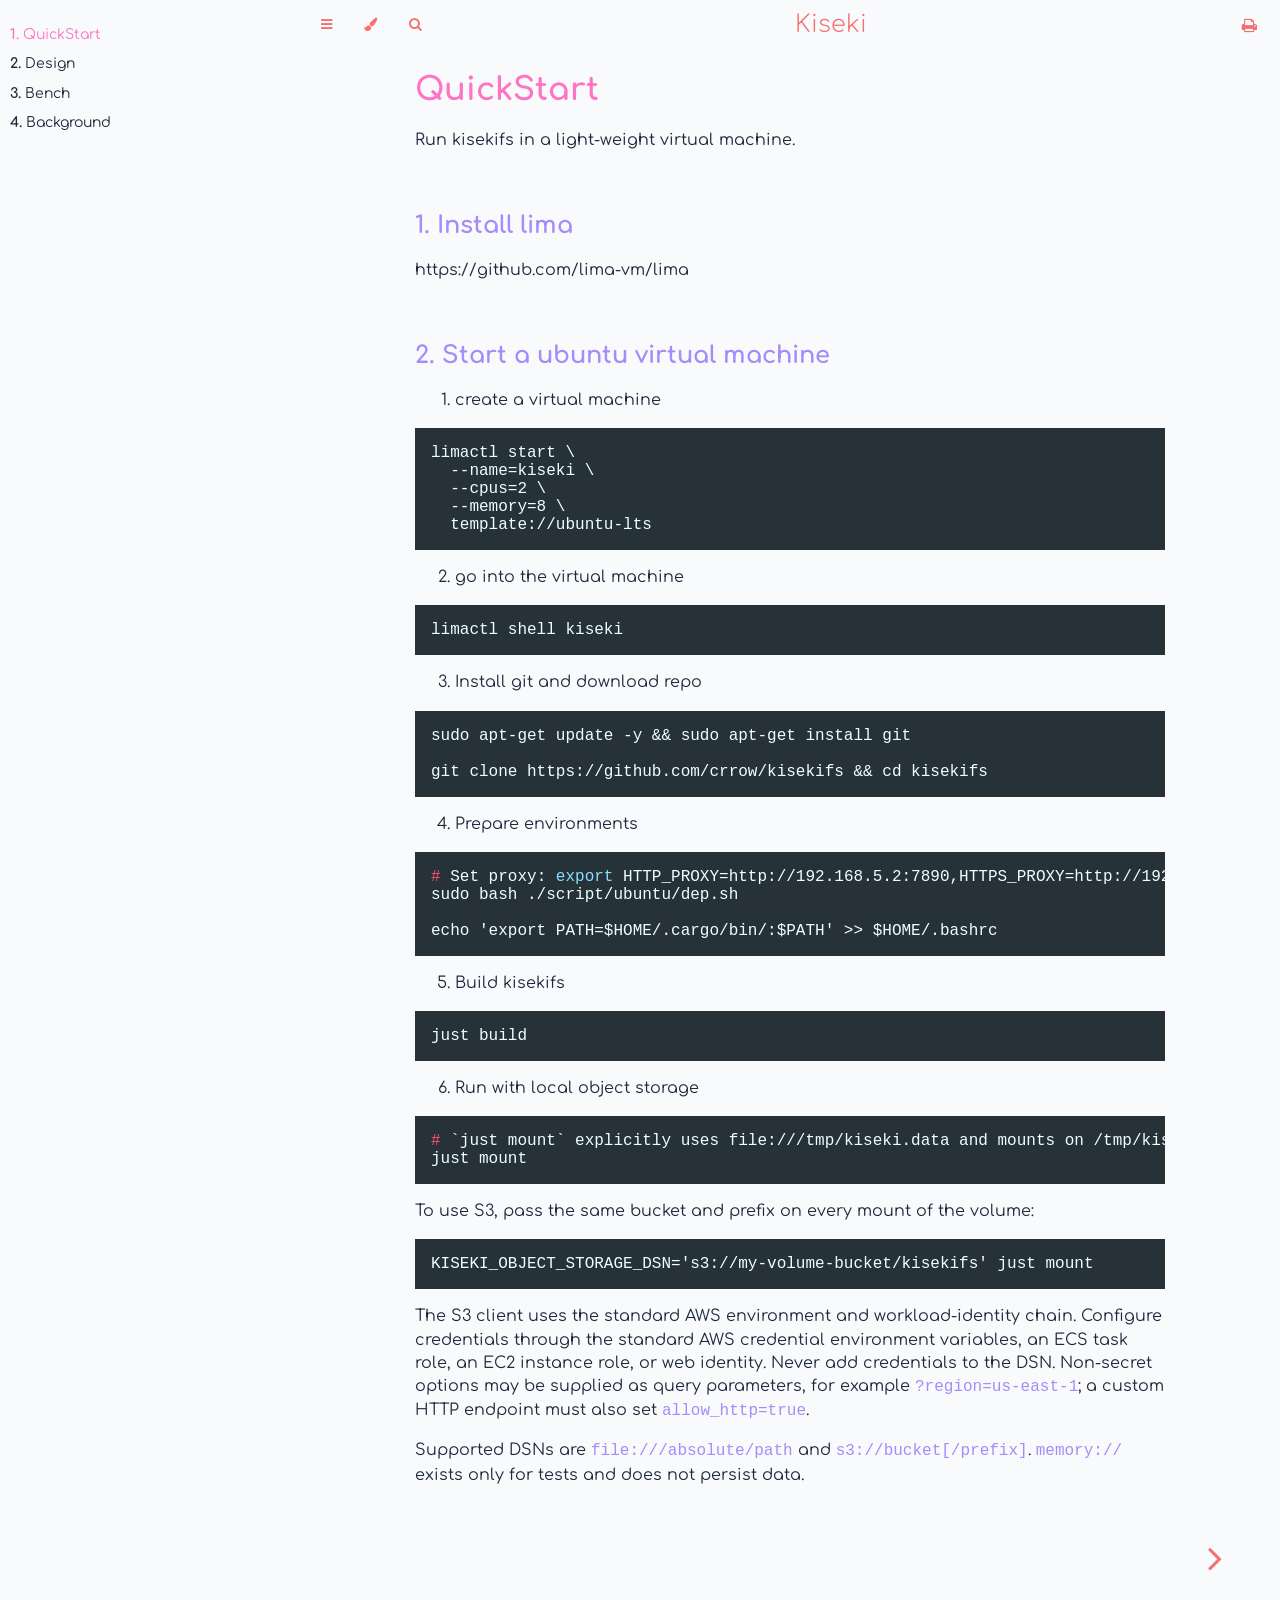
==== commit 7270927b: "Deploying to gh-pages from @ crrow/kisekifs@295dff3996b92f7df0b9ade69cf275ad86c879eb 🚀" ====
--- a/book/index.html
+++ b/book/index.html
@@ -176,7 +176,7 @@
 <li>Prepare environments</li>
 </ol>
 <pre><code class="language-shell"># Set proxy: export HTTP_PROXY=http://192.168.5.2:7890,HTTPS_PROXY=http://192.168.5.2:7890
-sudo bash ./hack/ubuntu/dep.sh
+sudo bash ./script/ubuntu/dep.sh
 
 echo 'export PATH=$HOME/.cargo/bin/:$PATH' &gt;&gt; $HOME/.bashrc
 </code></pre>
@@ -186,11 +186,22 @@
 <pre><code class="language-shell">just build
 </code></pre>
 <ol start="6">
-<li>Run</li>
-</ol>
-<pre><code class="language-shell"># command [just mount] will mount kisekifs on /tmp/kiseki
-just minio &amp;&amp; just mount
-</code></pre>
+<li>Run with local object storage</li>
+</ol>
+<pre><code class="language-shell"># `just mount` explicitly uses file:///tmp/kiseki.data and mounts on /tmp/kiseki
+just mount
+</code></pre>
+<p>To use S3, pass the same bucket and prefix on every mount of the volume:</p>
+<pre><code class="language-shell">KISEKI_OBJECT_STORAGE_DSN='s3://my-volume-bucket/kisekifs' just mount
+</code></pre>
+<p>The S3 client uses the standard AWS environment and workload-identity chain.
+Configure credentials through the standard AWS credential environment
+variables, an ECS task role, an EC2 instance role, or web identity. Never add
+credentials to the DSN. Non-secret options may be supplied as query parameters,
+for example <code>?region=us-east-1</code>; a custom HTTP endpoint must also set
+<code>allow_http=true</code>.</p>
+<p>Supported DSNs are <code>file:///absolute/path</code> and <code>s3://bucket[/prefix]</code>.
+<code>memory://</code> exists only for tests and does not persist data.</p>
 
                     </main>
 
